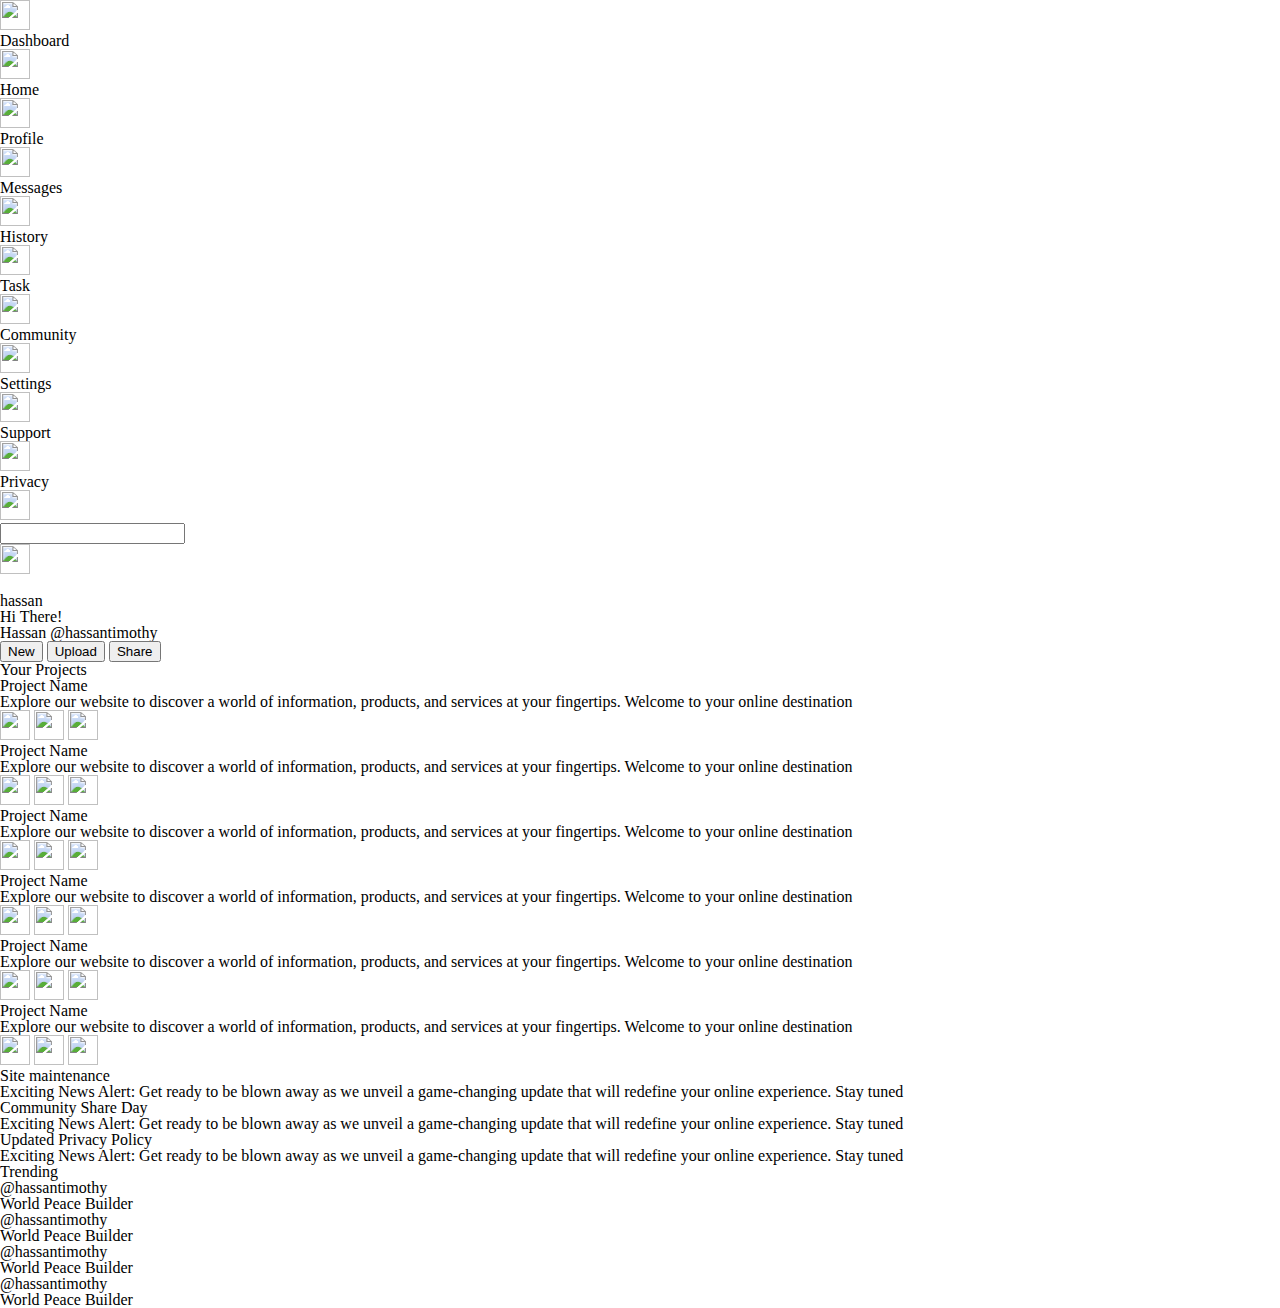
==== index.html @ 55f4aef4 "finished the html layout for the project" ====
<!DOCTYPE html>
<html lang="en">
<head>
    <meta charset="UTF-8">
    <meta name="viewport" content="width=device-width, initial-scale=1.0">
    <title>Document</title>
    <link rel="stylesheet" href="reset.css">
    <link rel="stylesheet" href="styles.css">

</head>
<body>

    <!-- app drawer -->
    <div class="drawer">
        <div class="dashboard menuItems"> 
            <img src="/home/hassan/The_Odin_Project_Admin/icons/view-dashboard.svg" alt="">
            <h1>Dashboard</h1>

        </div>
        <div class="menuItems"> 
            <img src="/home/hassan/The_Odin_Project_Admin/icons/home-circle-outline.svg" alt="">
            <h1>Home</h1>

        </div> <div class="menuItems"> 
            <img src="/home/hassan/The_Odin_Project_Admin/icons/card-account-details-outline.svg" alt="">
            <h1>Profile</h1>

        </div>
        <div class="menuItems"> 
            <img src="/home/hassan/The_Odin_Project_Admin/icons/message.svg" alt="">
            <h1>Messages</h1>

        </div>
        <div class="menuItems"> 
            <img src="/home/hassan/The_Odin_Project_Admin/icons/clock-outline.svg" alt="">
            <h1>History</h1>

        </div>
        <div class="menuItems"> 
            <img src="/home/hassan/The_Odin_Project_Admin/icons/account-multiple-plus.svg" alt="">
            <h1>Task</h1>

        </div>
        <div class="menuItems"> 
            <img src="/home/hassan/The_Odin_Project_Admin/icons/account-group.svg" alt="">
            <h1>Community</h1>

        </div>
        <div class="menuItems"> 
            <img src="/home/hassan/The_Odin_Project_Admin/icons/cog-box.svg" alt="">
            <h1>Settings</h1>

        </div>
        <div class="menuItems"> 
            <img src="/home/hassan/The_Odin_Project_Admin/icons/face-agent.svg" alt="">
            <h1>Support</h1>

        </div>
        <div class="menuItems"> 
            <img src="/home/hassan/The_Odin_Project_Admin/icons/shield-check-outline.svg" alt="">
            <h1>Privacy</h1>

        </div>
    </div>

    <!-- nav bar -->

    <div class="navbar">
        <!-- top section -->
        <div class="topnav">

            <!-- search icon --><!-- search bar -->

            <div class="search">
                <div class="menuItem">
                    <img src="/home/hassan/The_Odin_Project_Admin/icons/magnify.svg" alt="">
                </div>
                <input type="text" name="search" autocomplete="off">
            </div>
            <div class="account">
                <div class="menuIcone">
                    <img src="/home/hassan/The_Odin_Project_Admin/icons/bell-ring-outline.svg" alt="">
                </div>
                <div class="gh-avatar"></div>
                <!-- avatar from github -->
                <img src="" alt="">
                <!-- user nam -->
                <p class="name">hassan</p>

            </div>


        </div>


        <!-- bottom section -->
        <div class="bottom">
            <!-- profile detail -->
            <div class="profile">
                <div class="gh-avatar"></div>
                <div class="profile-name">
                    <p class="greeting"> Hi There!</p>
                    <p class="name">Hassan <span class="user-name">@hassantimothy</span></p>
                </div>
                <!-- Buttons section -->
                <div class="buttons">
                    <button class="btn">New</button>
                    <button class="btn">Upload</button>
                    <button class="btn">Share</button>
                </div>

            </div>
        </div>
     </div>

    <!-- main content -->
    <main class="content">
        <div class="project">
            <h3>Your Projects</h3>

            <!-- section for all the cards -->
            <div class="cards">
                <div class="card">
                    <h5 class="card-title">Project Name</h5>
                    <p class="card-text">Explore our website to discover a world of information, products, and services at your fingertips. Welcome to your online destination</p>
                    <div class="icones">
                        <img src="/home/hassan/The_Odin_Project_Admin/icons/star-plus-outline.svg" alt="">
                        <img src="/home/hassan/The_Odin_Project_Admin/icons/eye-plus-outline.svg" alt="">
                        <img src="/home/hassan/The_Odin_Project_Admin/icons/source-branch.svg" alt="">
                    </div>
                </div>
                <div class="card">
                    <h5 class="card-title">Project Name</h5>
                    <p class="card-text">Explore our website to discover a world of information, products, and services at your fingertips. Welcome to your online destination</p>
                    <div class="icones">
                        <img src="/home/hassan/The_Odin_Project_Admin/icons/star-plus-outline.svg" alt="">
                        <img src="/home/hassan/The_Odin_Project_Admin/icons/eye-plus-outline.svg" alt="">
                        <img src="/home/hassan/The_Odin_Project_Admin/icons/source-branch.svg" alt="">
                    </div>
                </div>
                <div class="card">
                    <h5 class="card-title">Project Name</h5>
                    <p class="card-text">Explore our website to discover a world of information, products, and services at your fingertips. Welcome to your online destination</p>
                    <div class="icones">
                        <img src="/home/hassan/The_Odin_Project_Admin/icons/star-plus-outline.svg" alt="">
                        <img src="/home/hassan/The_Odin_Project_Admin/icons/eye-plus-outline.svg" alt="">
                        <img src="/home/hassan/The_Odin_Project_Admin/icons/source-branch.svg" alt="">
                    </div>
                </div>
                <div class="card">
                    <h5 class="card-title">Project Name</h5>
                    <p class="card-text">Explore our website to discover a world of information, products, and services at your fingertips. Welcome to your online destination</p>
                    <div class="icones">
                        <img src="/home/hassan/The_Odin_Project_Admin/icons/star-plus-outline.svg" alt="">
                        <img src="/home/hassan/The_Odin_Project_Admin/icons/eye-plus-outline.svg" alt="">
                        <img src="/home/hassan/The_Odin_Project_Admin/icons/source-branch.svg" alt="">
                    </div>
                </div>
                <div class="card">
                    <h5 class="card-title">Project Name</h5>
                    <p class="card-text">Explore our website to discover a world of information, products, and services at your fingertips. Welcome to your online destination</p>
                    <div class="icones">
                        <img src="/home/hassan/The_Odin_Project_Admin/icons/star-plus-outline.svg" alt="">
                        <img src="/home/hassan/The_Odin_Project_Admin/icons/eye-plus-outline.svg" alt="">
                        <img src="/home/hassan/The_Odin_Project_Admin/icons/source-branch.svg" alt="">
                    </div>
                </div>
                <div class="card">
                    <h5 class="card-title">Project Name</h5>
                    <p class="card-text">Explore our website to discover a world of information, products, and services at your fingertips. Welcome to your online destination</p>
                    <div class="icones">
                        <img src="/home/hassan/The_Odin_Project_Admin/icons/star-plus-outline.svg" alt="">
                        <img src="/home/hassan/The_Odin_Project_Admin/icons/eye-plus-outline.svg" alt="">
                        <img src="/home/hassan/The_Odin_Project_Admin/icons/source-branch.svg" alt="">
                    </div>
                </div>
            </div>
        </div>
        <!-- side contenet -->

        <!-- announcements -->
        <div class="announcements">

            <!-- list of individual announcements  -->
            <ul>
                <li class="announcement">
                    <h5 class="card-title">Site maintenance</h5>
                    <p>Exciting News Alert: Get ready to be blown away as we unveil a game-changing update that will redefine your online experience. Stay tuned</p>
                </li>
                <li class="announcement">
                    <h5 class="card-title">Community Share Day</h5>
                    <p>Exciting News Alert: Get ready to be blown away as we unveil a game-changing update that will redefine your online experience. Stay tuned</p>
                </li>
                <li class="announcement">
                    <h5 class="card-title">Updated Privacy Policy</h5>
                    <p>Exciting News Alert: Get ready to be blown away as we unveil a game-changing update that will redefine your online experience. Stay tuned</p>
                </li>
            </ul>
        </div>


        <!-- Trending -->
        <div class="trending">
            <h3>Trending</h3>
            <ul class="card">
                <li class="trend-1">
                    <div class="gh-avatar2"></div>
                    <div class="account">
                        <p class="username">@hassantimothy</p>
                        <p class="name-card">World Peace Builder</p>
                    </div>
                </li><li class="trend-2">
                    <div class="gh-avatar3"></div>
                    <div class="account">
                        <p class="username">@hassantimothy</p>
                        <p class="name-card">World Peace Builder</p>
                    </div>
                </li>
                <li class="trend-3">
                    <div class="gh-avatar4"></div>
                    <div class="account">
                        <p class="username">@hassantimothy</p>
                        <p class="name-card">World Peace Builder</p>
                    </div>
                </li>
                <li class="trend-4">
                    <div class="gh-avatar5"></div>
                    <div class="account">
                        <p class="username">@hassantimothy</p>
                        <p class="name-card">World Peace Builder</p>
                    </div>
                </li>
            </ul>
        </div>


    </main>




</body>
</html>
---- styles.css ----
.menuItem img,
.menuItems img,
.menuIcone img, .icones img{
    width: 30px;
    height: 30px;
}
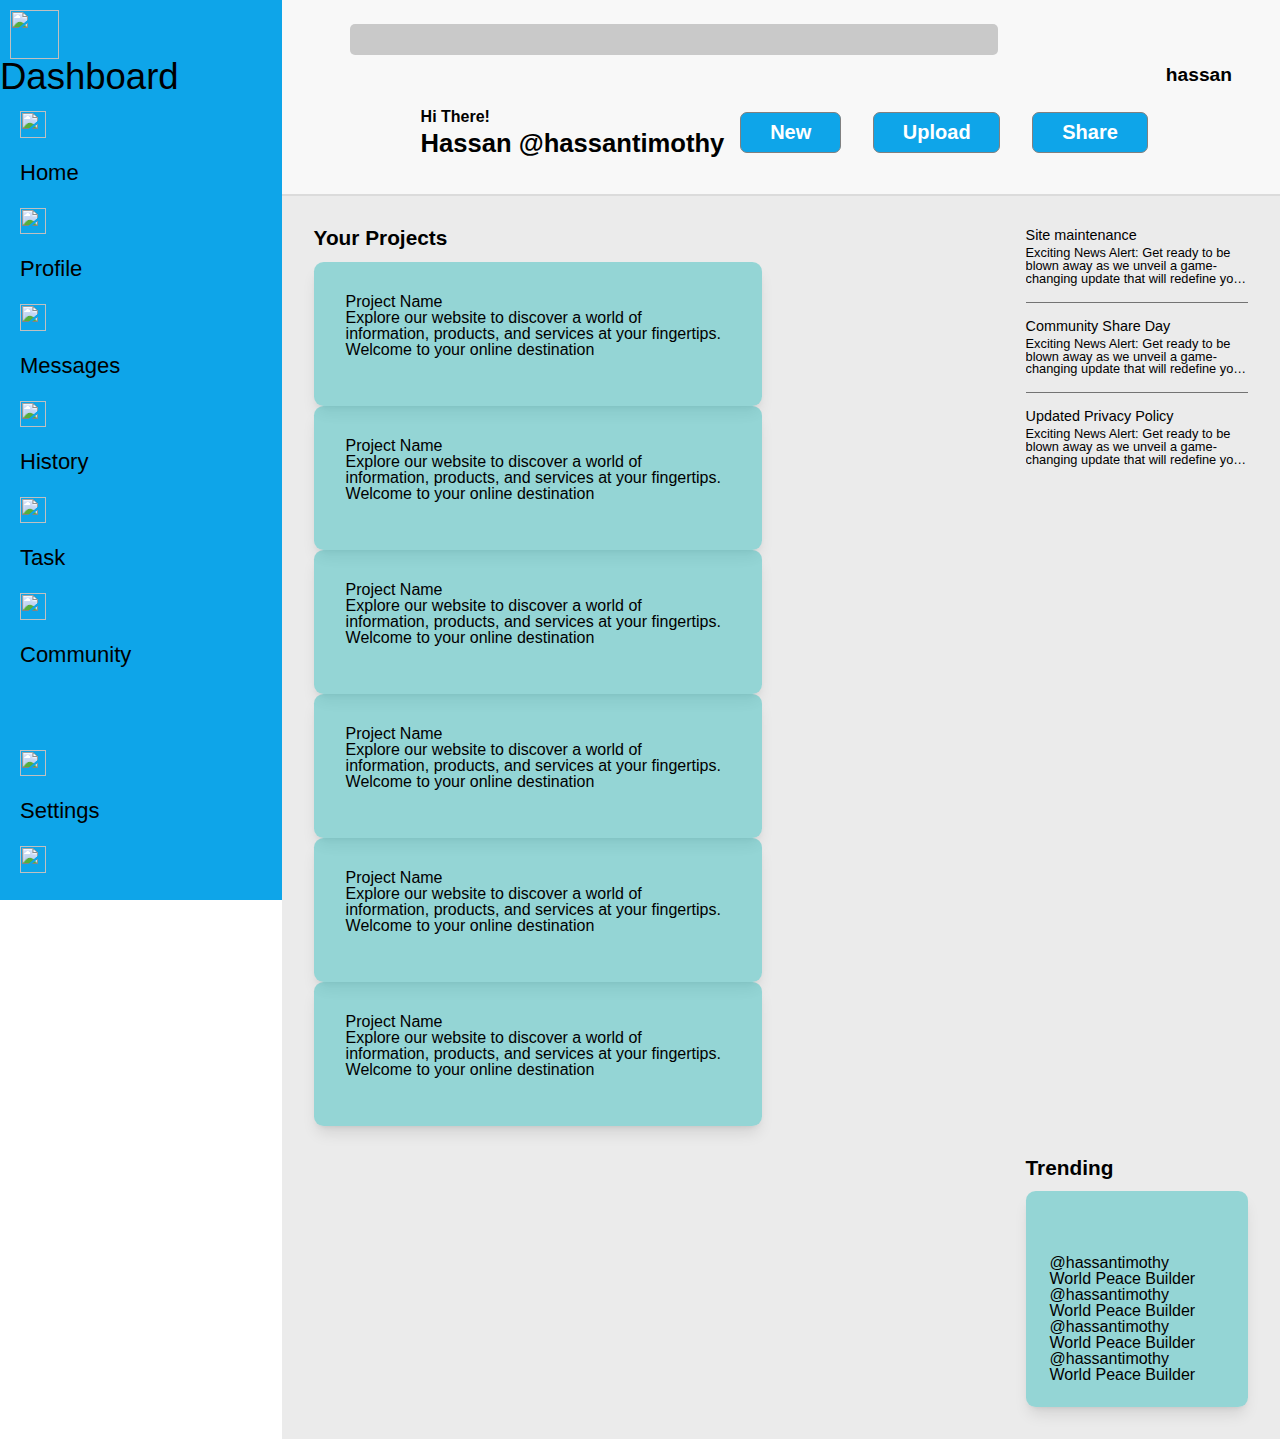
==== commit 5b251a94: "added some css styling" ====
--- a/index.html
+++ b/index.html
@@ -1,5 +1,8 @@
 <!DOCTYPE html>
 <html lang="en">
+    <link rel="preconnect" href="https://fonts.googleapis.com">
+<link rel="preconnect" href="https://fonts.gstatic.com" crossorigin>
+<link href="https://fonts.googleapis.com/css2?family=Ubuntu+Condensed&display=swap" rel="stylesheet">
 <head>
     <meta charset="UTF-8">
     <meta name="viewport" content="width=device-width, initial-scale=1.0">
--- a/styles.css
+++ b/styles.css
@@ -1,7 +1,364 @@
+:root {
+    font-size: 16px;
+    font-family: "Ubuntu Condensed", sans-serif;
+    --text-primary: black;
+    --text-secondary: white;
+    --bg-primary: #23232e;
+    --bg-secondary: #141418;
+    --transition-speed: 1s;
+    --drawer-color: #0ea5e9;
+    --drawer-width: clamp(210px, 22vw, 325px);
+    --nav-bg-1: #f8f8f8;
+    --nav-color-1: #c9c9c9;
+    --nav-color-2: #62daff6e;
+    --blue-1: #084c61;
+    --gh-avatar: url("https://github.com/hassantimothy.png");
+    --gh-avatar2: url("https://github.com/MeFerdi.png");
+    --gh-avatar3: url("https://github.com/INNOCENTMUSAKHI.png");
+    --gh-avatar4: url("https://github.com/Archybella.png");
+    --gh-avatar5: url("https://github.com/Sirtuns.png");
+    --content-gray: rgb(235, 235, 235);
+    --transition-notDrawer: margin-left 0.4s ease-in;
+    --transition-drawer: width 0.4s ease-in;
+  }
 
-.menuItem img,
-.menuItems img,
-.menuIcone img, .icones img{
-    width: 30px;
-    height: 30px;
-}+ 
+  
+  body {
+    width: 100vw;
+    height: 100vh;
+    display: grid;
+    grid-template-areas:
+      "drawer nav nav nav"
+      "drawer content content content";
+    grid-template-rows: 0.6fr 4fr;
+    grid-template-columns: 5rem 1fr 1fr 1fr;
+  }
+  .drawer {
+    background-color: var(--drawer-color);
+    width: 5rem;
+    position: fixed;
+    transition: var(--transition-drawer);
+    overflow: hidden;
+    height: 100vh;
+  }
+  
+  .drawer:hover {
+    width: var(--drawer-width);
+  }
+  
+  .menuItem > h1 {
+    display: none;
+    margin-left: 2rem;
+  }
+  
+  .drawer:hover > .menuItem > h1 {
+    display: flex;
+  }
+  
+  .drawer:hover ~ .navbar,
+  .drawer:hover ~ .content {
+    margin-left: calc(var(--drawer-width) - 5rem);
+  }
+  
+  .menuItem {
+    color: var(--text-secondary);
+    display: flex;
+    flex-direction: row;
+    align-items: center;
+    justify-content: flex-start;
+  }
+  .menuItem > * {
+    cursor: pointer;
+  }
+  
+  a {
+    text-decoration: none;
+  }
+  
+  .drawer > *:not(:first-child) > * {
+    padding: 1rem 0.5rem 0.5rem 1rem;
+    font-size: 22px;
+    padding-left: 20px;
+  }
+  .drawer > *:not(:first-child) > img {
+    width: calc(20px + 0.5vw);
+    height: calc(20px + 0.5vw);
+  }
+  
+  .drawer > div:nth-child(8) {
+    padding-top: 60px;
+  }
+  
+  .dashboard {
+    font-size: clamp(12px, calc(25px + 0.9vw), 50px);
+  }
+  .dashboard img {
+    display: flex;
+    align-items: center;
+    justify-content: flex-start;
+    width: calc(40px + 0.7vw);
+    height: calc(40px + 0.7vw);
+    padding-left: 10px;
+    padding-top: 10px;
+  }
+  /* Navbar Styling */
+  .navbar {
+    grid-area: nav;
+    transition: var(--transition-notDrawer);
+    background-color: var(--nav-bg-1);
+    padding: 1.5rem 3rem;
+    border-bottom: 2px solid rgb(219, 219, 219);
+    position: sticky;
+    top: 0;
+  }
+  
+  .topNav {
+    display: grid;
+    grid-template-columns: 1fr max-content;
+    margin-bottom: 2.5rem;
+  }
+  
+  .search {
+    display: flex;
+    align-items: center;
+    margin-right: auto;
+    width: 100%;
+  }
+  
+  .search > input {
+    display: inline-block;
+    border: 0;
+    background-color: var(--nav-color-1);
+    padding: 0.5rem 1.5rem;
+    outline-color: var(--blue-1);
+    margin-left: 1.25rem;
+    border-radius: 5px;
+    width: min(80%, 600px);
+    margin-right: 20px;
+  }
+  
+  .navbar .account {
+    display: flex;
+    justify-content: flex-end;
+    align-items: center;
+    font-size: 1.2rem;
+    font-weight: 800;
+  }
+  
+  .gh-avatar {
+    background: var(--gh-avatar) center center / cover no-repeat;
+    border-radius: 50%;
+  }
+  
+  .account .gh-avatar {
+    margin: 0 1rem 0 2.5rem;
+    height: 40px;
+    width: 40px;
+  }
+  
+  img {
+    cursor: pointer;
+  }
+  
+  .bottom {
+    display: flex;
+    justify-content: space-between;
+    align-items: center;
+  }
+  
+  .profile {
+    display: flex;
+    align-items: center;
+    gap: 1rem;
+  }
+  .profile .gh-avatar {
+    width: 75px;
+    height: 75px;
+  }
+  
+  .greeting {
+    font-weight: 800;
+    margin-bottom: 0.4rem;
+  }
+  .profile .name {
+    font-size: 1.6rem;
+    font-weight: 800;
+  }
+  .buttons {
+    display: flex;
+    justify-content: flex-end;
+    align-items: center;
+    gap: 2rem;
+  }
+  
+  .btn {
+    background-color: var(--drawer-color);
+    color: var(--text-secondary);
+    font-weight: 800;
+    padding: 0.5rem 1.8rem;
+    border-radius: 7px;
+    font-size: 20px;
+    border: 1px solid gray;
+    cursor: pointer;
+  }
+  
+  /* Main Content */
+  
+  .content {
+    grid-area: content;
+    transition: var(--transition-notDrawer);
+    background-color: var(--content-gray);
+    display: grid;
+    padding: 2rem;
+    grid-template-columns: 1fr auto;
+    grid-template-rows: min-content 1fr;
+    gap: 2rem;
+    grid-template-areas:
+      "projects announcements"
+      "projects trending";
+  }
+  
+  .content h3 {
+    font-size: 1.3rem;
+    font-weight: 600;
+    margin-bottom: 0.8rem;
+  }
+  
+  .card {
+    background-color: rgba(45, 187, 187, 0.459);
+    padding: 2rem;
+    border-radius: 0.6rem;
+    box-shadow: 0 10px 15px -3px rgb(0 0 0 / 0.1), 0 4px 6px -4px rgb(0 0 0 /0.1);
+    max-width: 30vw;
+  }
+  
+  .projects {
+    grid-area: projects;
+  }
+  
+  .projects .cards {
+    display: grid;
+    grid-template-columns: repeat(auto-fit, minmax(300px, 1fr));
+    grid-auto-rows: 250px;
+    gap: 2rem;
+    padding-bottom: 2rem;
+  }
+  
+  .projects .card {
+    background-color: var(--nav-color-2);
+    border-left: 10px solid rgb(255, 197, 91);
+    display: flex;
+    flex-direction: column;
+  }
+  .projects .card-title {
+    font-size: 1.5rem;
+    font-weight: 500;
+    margin-bottom: 0.2rem;
+  }
+  .projects .card-text {
+    display: -webkit-box;
+    -webkit-line-clamp: 5;
+    -webkit-box-orient: vertical;
+    overflow: hidden;
+  }
+  
+  .projects .icons {
+    margin-top: auto;
+    align-self: flex-end;
+    display: flex;
+    justify-content: flex-end;
+    gap: 1.4rem;
+    align-items: center;
+    padding-bottom: 5px;
+    padding-right: 5px;
+  }
+  
+  .announcements {
+    grid-area: announcements;
+  }
+  
+  .announcement {
+    width: 25ch;
+    padding: 1rem 0;
+  }
+  
+  .announcement:first-child {
+    padding-top: 0;
+  }
+  
+  .announcement:last-child {
+    padding-bottom: 0;
+  }
+  
+  .announcement h5 {
+    font-size: 0.9rem;
+    margin-bottom: 0.3rem;
+  }
+  
+  .announcement p {
+    font-size: 0.8rem;
+    display: -webkit-box;
+    -webkit-line-clamp: 3;
+    -webkit-box-orient: vertical;
+    overflow: hidden;
+  }
+  
+  .announcement + .announcement {
+    border-top: rgb(115, 115, 115) 1px solid;
+  }
+  
+  .trending {
+    grid-area: trending;
+  }
+  
+  .trending .card {
+    padding: 1.5rem;
+  }
+  
+  .trend {
+    display: flex;
+    align-items: center;
+    gap: 1rem;
+    cursor: pointer;
+  }
+  
+  .trend + .trend {
+    margin-top: 1.5rem;
+  }
+  .trend .account {
+    display: flex;
+    flex-direction: column;
+    align-items: flex-start;
+    font-size: 0.9rem;
+  }
+  
+  .trend .username {
+    font-weight: 500;
+    margin-bottom: 0.15rem;
+  }
+  
+  .trend-1 .gh-avatar2 {
+    background: var(--gh-avatar2) center center / cover no-repeat;
+    border-radius: 50%;
+    width: 40px;
+    height: 40px;
+  }
+  .trend-2 .gh-avatar {
+    background: var(--gh-avatar) center center / cover no-repeat;
+    border-radius: 50%;
+    width: 40px;
+    height: 40px;
+  }
+  .trend-3 .gh-avatar3 {
+    background: var(--gh-avatar3) center center / cover no-repeat;
+    border-radius: 50%;
+    width: 40px;
+    height: 40px;
+  }
+  .trend-4 .gh-avatar4 {
+    background: var(--gh-avatar4) center center / cover no-repeat;
+    border-radius: 50%;
+    width: 40px;
+    height: 40px;
+  }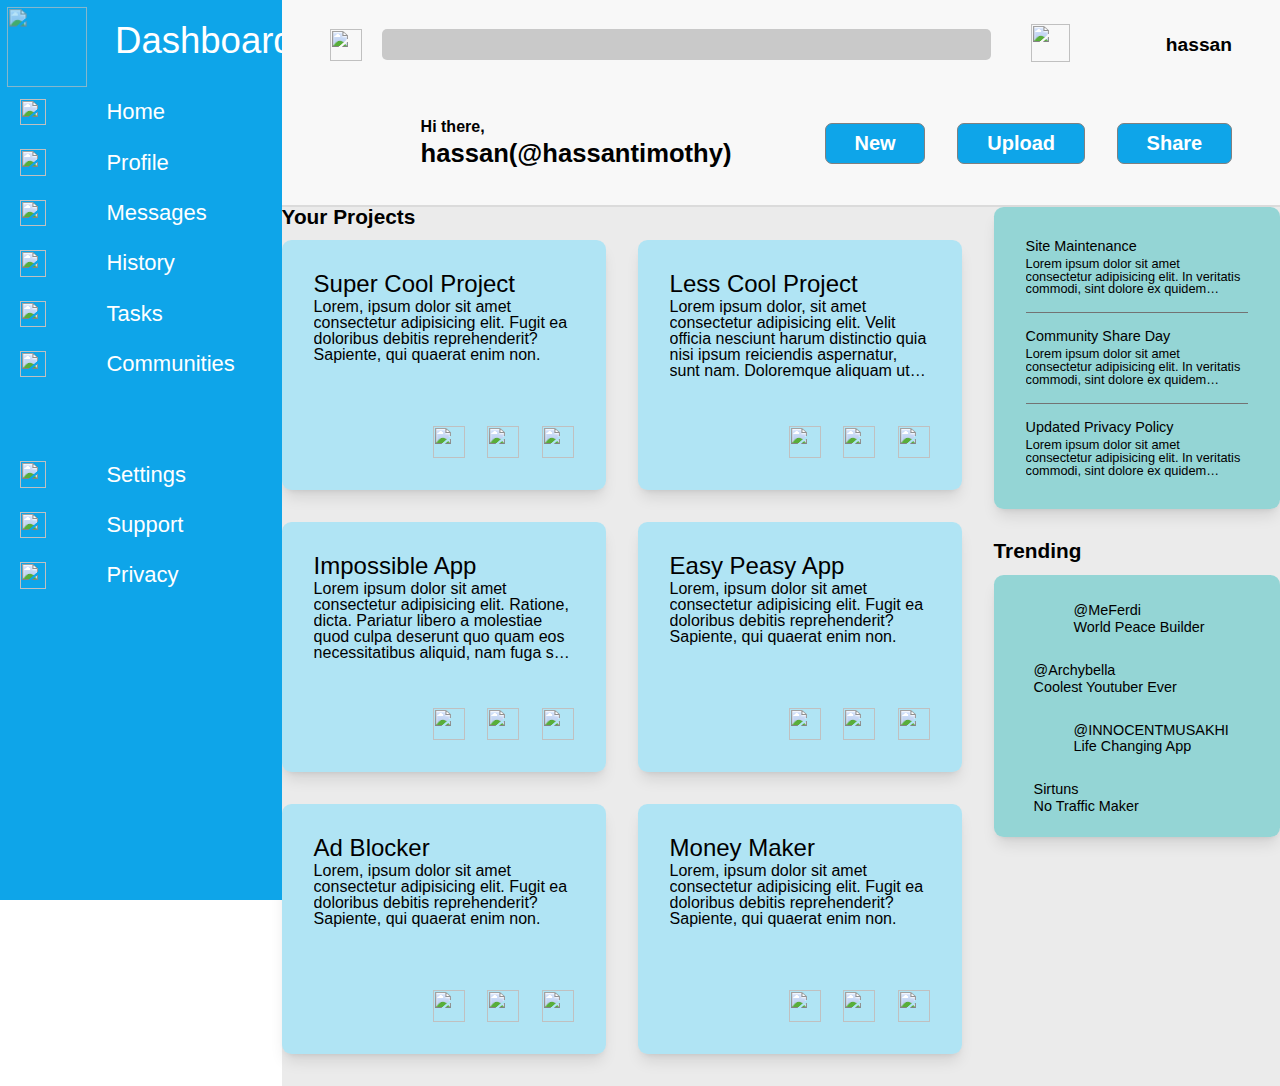
==== commit 05ac86f5: "more styling" ====
--- a/index.html
+++ b/index.html
@@ -1,246 +1,268 @@
 <!DOCTYPE html>
 <html lang="en">
-    <link rel="preconnect" href="https://fonts.googleapis.com">
-<link rel="preconnect" href="https://fonts.gstatic.com" crossorigin>
-<link href="https://fonts.googleapis.com/css2?family=Ubuntu+Condensed&display=swap" rel="stylesheet">
-<head>
-    <meta charset="UTF-8">
-    <meta name="viewport" content="width=device-width, initial-scale=1.0">
-    <title>Document</title>
-    <link rel="stylesheet" href="reset.css">
-    <link rel="stylesheet" href="styles.css">
-
-</head>
-<body>
-
-    <!-- app drawer -->
+  <head>
+    <meta charset="UTF-8" />
+    <meta http-equiv="X-UA-Compatible" content="IE=edge" />
+    <meta name="viewport" content="width=device-width, initial-scale=1.0" />
+    <title>Admin Page</title>
+    <link rel="preconnect" href="https://fonts.googleapis.com" />
+    <link rel="preconnect" href="https://fonts.gstatic.com" crossorigin />
+    <link
+      href="https://fonts.googleapis.com/css2?family=Ubuntu+Condensed&display=swap"
+      rel="stylesheet"
+    />
+    <link rel="stylesheet" href="reset.css" />
+    <link rel="stylesheet" href="styles.css" />
+  </head>
+  <body>
+    <!-- App Drawer -->
     <div class="drawer">
-        <div class="dashboard menuItems"> 
-            <img src="/home/hassan/The_Odin_Project_Admin/icons/view-dashboard.svg" alt="">
-            <h1>Dashboard</h1>
-
-        </div>
-        <div class="menuItems"> 
-            <img src="/home/hassan/The_Odin_Project_Admin/icons/home-circle-outline.svg" alt="">
-            <h1>Home</h1>
-
-        </div> <div class="menuItems"> 
-            <img src="/home/hassan/The_Odin_Project_Admin/icons/card-account-details-outline.svg" alt="">
-            <h1>Profile</h1>
-
-        </div>
-        <div class="menuItems"> 
-            <img src="/home/hassan/The_Odin_Project_Admin/icons/message.svg" alt="">
-            <h1>Messages</h1>
-
-        </div>
-        <div class="menuItems"> 
-            <img src="/home/hassan/The_Odin_Project_Admin/icons/clock-outline.svg" alt="">
-            <h1>History</h1>
-
-        </div>
-        <div class="menuItems"> 
-            <img src="/home/hassan/The_Odin_Project_Admin/icons/account-multiple-plus.svg" alt="">
-            <h1>Task</h1>
-
-        </div>
-        <div class="menuItems"> 
-            <img src="/home/hassan/The_Odin_Project_Admin/icons/account-group.svg" alt="">
-            <h1>Community</h1>
-
-        </div>
-        <div class="menuItems"> 
-            <img src="/home/hassan/The_Odin_Project_Admin/icons/cog-box.svg" alt="">
-            <h1>Settings</h1>
-
-        </div>
-        <div class="menuItems"> 
-            <img src="/home/hassan/The_Odin_Project_Admin/icons/face-agent.svg" alt="">
-            <h1>Support</h1>
-
-        </div>
-        <div class="menuItems"> 
-            <img src="/home/hassan/The_Odin_Project_Admin/icons/shield-check-outline.svg" alt="">
-            <h1>Privacy</h1>
-
-        </div>
+      <div class="dashboard menuItem">
+        <img src="/home/hassan/The_Odin_Project_Admin/icons/view-dashboard.svg" alt="" />
+        <h1>Dashboard</h1>
+      </div>
+      <div class="menuItem">
+        <img src="/home/hassan/The_Odin_Project_Admin/icons/home-circle-outline.svg" alt="" />
+        <h1>Home</h1>
+      </div>
+      <div class="menuItem">
+        <img src="/home/hassan/The_Odin_Project_Admin/icons/card-account-details-outline.svg" alt="" />
+        <h1>Profile</h1>
+      </div>
+      <div class="menuItem">
+        <img src="/home/hassan/The_Odin_Project_Admin/icons/message.svg" alt="" />
+        <h1>Messages</h1>
+      </div>
+      <div class="menuItem">
+        <img src="/home/hassan/The_Odin_Project_Admin/icons/clock-outline.svg" alt="" />
+        <h1>History</h1>
+      </div>
+      <div class="menuItem">
+        <img src="/home/hassan/The_Odin_Project_Admin/icons/note-multiple.svg" alt="" />
+        <h1>Tasks</h1>
+      </div>
+      <div class="menuItem">
+        <img src="/home/hassan/The_Odin_Project_Admin/icons/account-group.svg" alt="" />
+        <h1>Communities</h1>
+      </div>
+      <!-- Need extra spacing, so nth child -->
+      <div class="menuItem">
+        <img src="/home/hassan/The_Odin_Project_Admin/icons/cog-box.svg" alt="" />
+        <h1>Settings</h1>
+      </div>
+      <div class="menuItem">
+        <img src="/home/hassan/The_Odin_Project_Admin/icons/message-question-outline.svg" alt="" />
+        <h1>Support</h1>
+      </div>
+      <div class="menuItem">
+        <img src="/home/hassan/The_Odin_Project_Admin/icons/shield-check-outline.svg" alt="" />
+        <h1>Privacy</h1>
+      </div>
     </div>
 
-    <!-- nav bar -->
-
+    <!-- Navbar -->
     <div class="navbar">
-        <!-- top section -->
-        <div class="topnav">
-
-            <!-- search icon --><!-- search bar -->
-
-            <div class="search">
-                <div class="menuItem">
-                    <img src="/home/hassan/The_Odin_Project_Admin/icons/magnify.svg" alt="">
-                </div>
-                <input type="text" name="search" autocomplete="off">
-            </div>
-            <div class="account">
-                <div class="menuIcone">
-                    <img src="/home/hassan/The_Odin_Project_Admin/icons/bell-ring-outline.svg" alt="">
-                </div>
-                <div class="gh-avatar"></div>
-                <!-- avatar from github -->
-                <img src="" alt="">
-                <!-- user nam -->
-                <p class="name">hassan</p>
-
-            </div>
-
-
-        </div>
-
-
-        <!-- bottom section -->
-        <div class="bottom">
-            <!-- profile detail -->
-            <div class="profile">
-                <div class="gh-avatar"></div>
-                <div class="profile-name">
-                    <p class="greeting"> Hi There!</p>
-                    <p class="name">Hassan <span class="user-name">@hassantimothy</span></p>
-                </div>
-                <!-- Buttons section -->
-                <div class="buttons">
-                    <button class="btn">New</button>
-                    <button class="btn">Upload</button>
-                    <button class="btn">Share</button>
-                </div>
-
-            </div>
-        </div>
-     </div>
-
-    <!-- main content -->
+      <!-- Top Section -->
+      <div class="topNav">
+        <!-- Search icon and search bar -->
+        <div class="search">
+          <div class="menuItem">
+            <img src="/home/hassan/The_Odin_Project_Admin/icons/magnify.svg" alt="" />
+          </div>
+          <input type="text" name="search" autocomplete="off" />
+        </div>
+        <div class="account">
+          <div class="menuIcon">
+            <img src="/home/hassan/The_Odin_Project_Admin/icons/bell-ring-outline.svg" alt="" />
+          </div>
+          <!-- Avatar from Github -->
+          <div class="gh-avatar"></div>
+          <!-- Our username -->
+          <p class="name">hassan</p>
+        </div>
+      </div>
+
+      <!-- Bottom Section -->
+      <div class="bottom">
+        <!-- Profile details -->
+        <div class="profile">
+          <div class="gh-avatar"></div>
+          <div class="profile-name">
+            <p class="greeting">Hi there,</p>
+            <p class="name">hassan<span class="username">(@hassantimothy)</span></p>
+          </div>
+        </div>
+        <!-- Button section -->
+        <div class="buttons">
+          <button class="btn">New</button>
+          <button class="btn">Upload</button>
+          <button class="btn">Share</button>
+        </div>
+      </div>
+    </div>
+
+    <!-- Main Content -->
     <main class="content">
-        <div class="project">
-            <h3>Your Projects</h3>
-
-            <!-- section for all the cards -->
-            <div class="cards">
-                <div class="card">
-                    <h5 class="card-title">Project Name</h5>
-                    <p class="card-text">Explore our website to discover a world of information, products, and services at your fingertips. Welcome to your online destination</p>
-                    <div class="icones">
-                        <img src="/home/hassan/The_Odin_Project_Admin/icons/star-plus-outline.svg" alt="">
-                        <img src="/home/hassan/The_Odin_Project_Admin/icons/eye-plus-outline.svg" alt="">
-                        <img src="/home/hassan/The_Odin_Project_Admin/icons/source-branch.svg" alt="">
-                    </div>
-                </div>
-                <div class="card">
-                    <h5 class="card-title">Project Name</h5>
-                    <p class="card-text">Explore our website to discover a world of information, products, and services at your fingertips. Welcome to your online destination</p>
-                    <div class="icones">
-                        <img src="/home/hassan/The_Odin_Project_Admin/icons/star-plus-outline.svg" alt="">
-                        <img src="/home/hassan/The_Odin_Project_Admin/icons/eye-plus-outline.svg" alt="">
-                        <img src="/home/hassan/The_Odin_Project_Admin/icons/source-branch.svg" alt="">
-                    </div>
-                </div>
-                <div class="card">
-                    <h5 class="card-title">Project Name</h5>
-                    <p class="card-text">Explore our website to discover a world of information, products, and services at your fingertips. Welcome to your online destination</p>
-                    <div class="icones">
-                        <img src="/home/hassan/The_Odin_Project_Admin/icons/star-plus-outline.svg" alt="">
-                        <img src="/home/hassan/The_Odin_Project_Admin/icons/eye-plus-outline.svg" alt="">
-                        <img src="/home/hassan/The_Odin_Project_Admin/icons/source-branch.svg" alt="">
-                    </div>
-                </div>
-                <div class="card">
-                    <h5 class="card-title">Project Name</h5>
-                    <p class="card-text">Explore our website to discover a world of information, products, and services at your fingertips. Welcome to your online destination</p>
-                    <div class="icones">
-                        <img src="/home/hassan/The_Odin_Project_Admin/icons/star-plus-outline.svg" alt="">
-                        <img src="/home/hassan/The_Odin_Project_Admin/icons/eye-plus-outline.svg" alt="">
-                        <img src="/home/hassan/The_Odin_Project_Admin/icons/source-branch.svg" alt="">
-                    </div>
-                </div>
-                <div class="card">
-                    <h5 class="card-title">Project Name</h5>
-                    <p class="card-text">Explore our website to discover a world of information, products, and services at your fingertips. Welcome to your online destination</p>
-                    <div class="icones">
-                        <img src="/home/hassan/The_Odin_Project_Admin/icons/star-plus-outline.svg" alt="">
-                        <img src="/home/hassan/The_Odin_Project_Admin/icons/eye-plus-outline.svg" alt="">
-                        <img src="/home/hassan/The_Odin_Project_Admin/icons/source-branch.svg" alt="">
-                    </div>
-                </div>
-                <div class="card">
-                    <h5 class="card-title">Project Name</h5>
-                    <p class="card-text">Explore our website to discover a world of information, products, and services at your fingertips. Welcome to your online destination</p>
-                    <div class="icones">
-                        <img src="/home/hassan/The_Odin_Project_Admin/icons/star-plus-outline.svg" alt="">
-                        <img src="/home/hassan/The_Odin_Project_Admin/icons/eye-plus-outline.svg" alt="">
-                        <img src="/home/hassan/The_Odin_Project_Admin/icons/source-branch.svg" alt="">
-                    </div>
-                </div>
-            </div>
-        </div>
-        <!-- side contenet -->
-
-        <!-- announcements -->
-        <div class="announcements">
-
-            <!-- list of individual announcements  -->
-            <ul>
-                <li class="announcement">
-                    <h5 class="card-title">Site maintenance</h5>
-                    <p>Exciting News Alert: Get ready to be blown away as we unveil a game-changing update that will redefine your online experience. Stay tuned</p>
-                </li>
-                <li class="announcement">
-                    <h5 class="card-title">Community Share Day</h5>
-                    <p>Exciting News Alert: Get ready to be blown away as we unveil a game-changing update that will redefine your online experience. Stay tuned</p>
-                </li>
-                <li class="announcement">
-                    <h5 class="card-title">Updated Privacy Policy</h5>
-                    <p>Exciting News Alert: Get ready to be blown away as we unveil a game-changing update that will redefine your online experience. Stay tuned</p>
-                </li>
-            </ul>
-        </div>
-
-
-        <!-- Trending -->
-        <div class="trending">
-            <h3>Trending</h3>
-            <ul class="card">
-                <li class="trend-1">
-                    <div class="gh-avatar2"></div>
-                    <div class="account">
-                        <p class="username">@hassantimothy</p>
-                        <p class="name-card">World Peace Builder</p>
-                    </div>
-                </li><li class="trend-2">
-                    <div class="gh-avatar3"></div>
-                    <div class="account">
-                        <p class="username">@hassantimothy</p>
-                        <p class="name-card">World Peace Builder</p>
-                    </div>
-                </li>
-                <li class="trend-3">
-                    <div class="gh-avatar4"></div>
-                    <div class="account">
-                        <p class="username">@hassantimothy</p>
-                        <p class="name-card">World Peace Builder</p>
-                    </div>
-                </li>
-                <li class="trend-4">
-                    <div class="gh-avatar5"></div>
-                    <div class="account">
-                        <p class="username">@hassantimothy</p>
-                        <p class="name-card">World Peace Builder</p>
-                    </div>
-                </li>
-            </ul>
-        </div>
-
-
+      <div class="projects">
+        <h3>Your Projects</h3>
+
+        <!-- Section for all project cards -->
+        <div class="cards">
+          <!-- Each individual card, we need 6 cards -->
+          <div class="card">
+            <h5 class="card-title">Super Cool Project</h5>
+            <p class="card-text">
+              Lorem, ipsum dolor sit amet consectetur adipisicing elit. Fugit ea
+              doloribus debitis reprehenderit? Sapiente, qui quaerat enim non.
+            </p>
+            <div class="icons">
+              <img src="/home/hassan/The_Odin_Project_Admin/icons/star-plus-outline.svg" alt="" />
+              <img src="/home/hassan/The_Odin_Project_Admin/icons/eye-plus-outline.svg" alt="" />
+              <img src="/home/hassan/The_Odin_Project_Admin/icons/source-branch.svg" alt="" />
+            </div>
+          </div>
+          <!-- Each individual card, we need 6 cards -->
+          <div class="card">
+            <h5 class="card-title">Less Cool Project</h5>
+            <p class="card-text">
+              Lorem ipsum dolor, sit amet consectetur adipisicing elit. Velit
+              officia nesciunt harum distinctio quia nisi ipsum reiciendis
+              aspernatur, sunt nam. Doloremque aliquam ut culpa harum non rem
+              in, cumque vitae!
+            </p>
+            <div class="icons">
+              <img src="/home/hassan/The_Odin_Project_Admin/icons/star-plus-outline.svg" alt="" />
+              <img src="/home/hassan/The_Odin_Project_Admin/icons/eye-plus-outline.svg" alt="" />
+              <img src="/home/hassan/The_Odin_Project_Admin/icons/source-branch.svg" alt="" />
+            </div>
+          </div>
+          <!-- Each individual card, we need 6 cards -->
+          <div class="card">
+            <h5 class="card-title">Impossible App</h5>
+            <p class="card-text">
+              Lorem ipsum dolor sit amet consectetur adipisicing elit. Ratione,
+              dicta. Pariatur libero a molestiae quod culpa deserunt quo quam
+              eos necessitatibus aliquid, nam fuga sed itaque magnam delectus ex
+              animi?
+            </p>
+            <div class="icons">
+              <img src="/home/hassan/The_Odin_Project_Admin/icons/star-plus-outline.svg" alt="" />
+              <img src="/home/hassan/The_Odin_Project_Admin/icons/eye-plus-outline.svg" alt="" />
+              <img src="/home/hassan/The_Odin_Project_Admin/icons/source-branch.svg" alt="" />
+            </div>
+          </div>
+          <!-- Each individual card, we need 6 cards -->
+          <div class="card">
+            <h5 class="card-title">Easy Peasy App</h5>
+            <p class="card-text">
+              Lorem, ipsum dolor sit amet consectetur adipisicing elit. Fugit ea
+              doloribus debitis reprehenderit? Sapiente, qui quaerat enim non.
+            </p>
+            <div class="icons">
+              <img src="/home/hassan/The_Odin_Project_Admin/icons/star-plus-outline.svg" alt="" />
+              <img src="/home/hassan/The_Odin_Project_Admin/icons/eye-plus-outline.svg" alt="" />
+              <img src="/home/hassan/The_Odin_Project_Admin/icons/source-branch.svg" alt="" />
+            </div>
+          </div>
+          <!-- Each individual card, we need 6 cards -->
+          <div class="card">
+            <h5 class="card-title">Ad Blocker</h5>
+            <p class="card-text">
+              Lorem, ipsum dolor sit amet consectetur adipisicing elit. Fugit ea
+              doloribus debitis reprehenderit? Sapiente, qui quaerat enim non.
+            </p>
+            <div class="icons">
+              <img src="/home/hassan/The_Odin_Project_Admin/icons/star-plus-outline.svg" alt="" />
+              <img src="/home/hassan/The_Odin_Project_Admin/icons/eye-plus-outline.svg" alt="" />
+              <img src="/home/hassan/The_Odin_Project_Admin/icons/source-branch.svg" alt="" />
+            </div>
+          </div>
+          <!-- Each individual card, we need 6 cards -->
+          <div class="card">
+            <h5 class="card-title">Money Maker</h5>
+            <p class="card-text">
+              Lorem, ipsum dolor sit amet consectetur adipisicing elit. Fugit ea
+              doloribus debitis reprehenderit? Sapiente, qui quaerat enim non.
+            </p>
+            <div class="icons">
+              <img src="/home/hassan/The_Odin_Project_Admin/icons/star-plus-outline.svg" alt="" />
+              <img src="/home/hassan/The_Odin_Project_Admin/icons/eye-plus-outline.svg" alt="" />
+              <img src="/home/hassan/The_Odin_Project_Admin/icons/source-branch.svg" alt="" />
+            </div>
+          </div>
+        </div>
+      </div>
+      <!-- Side content - Announcements and trending-->
+
+      <!-- Announcements -->
+      <div class="announcements">
+        <ul class="card">
+          <!-- List of individual announcements -->
+          <li class="announcement">
+            <h5 class="card-title">Site Maintenance</h5>
+            <p class="card-text">
+              Lorem ipsum dolor sit amet consectetur adipisicing elit. In
+              veritatis commodi, sint dolore ex quidem mollitia dignissimos
+              omnis odio aliquam atque repudiandae quo ducimus rerum accusantium
+              voluptatem ab suscipit quis.
+            </p>
+          </li>
+          <li class="announcement">
+            <h5 class="card-title">Community Share Day</h5>
+            <p class="card-text">
+              Lorem ipsum dolor sit amet consectetur adipisicing elit. In
+              veritatis commodi, sint dolore ex quidem mollitia dignissimos
+              omnis odio aliquam atque repudiandae quo ducimus rerum accusantium
+              voluptatem ab suscipit quis.
+            </p>
+          </li>
+          <li class="announcement">
+            <h5 class="card-title">Updated Privacy Policy</h5>
+            <p class="card-text">
+              Lorem ipsum dolor sit amet consectetur adipisicing elit. In
+              veritatis commodi, sint dolore ex quidem mollitia dignissimos
+              omnis odio aliquam atque repudiandae quo ducimus rerum accusantium
+              voluptatem ab suscipit quis.
+            </p>
+          </li>
+        </ul>
+      </div>
+
+      <!-- Trending Section -->
+      <div class="trending">
+        <h3>Trending</h3>
+        <ul class="card">
+          <!-- List of all trending people -->
+          <li class="trend trend-1">
+            <div class="gh-avatar2"></div>
+            <div class="account">
+              <p class="username">@MeFerdi</p>
+              <p class="name card-text">World Peace Builder</p>
+            </div>
+          </li>
+          <li class="trend trend-2">
+            <div class="gh-avatar4"></div>
+            <div class="account">
+              <p class="username">@Archybella</p>
+              <p class="name card-text">Coolest Youtuber Ever</p>
+            </div>
+          </li>
+          <li class="trend trend-3">
+            <div class="gh-avatar3"></div>
+            <div class="account">
+              <p class="username">@INNOCENTMUSAKHI</p>
+              <p class="name card-text">Life Changing App</p>
+            </div>
+          </li>
+          <li class="trend trend-4">
+            <div class="gh-avatar"></div>
+            <div class="account">
+              <p class="username">Sirtuns</p>
+              <p class="name card-text">No Traffic Maker</p>
+            </div>
+          </li>
+        </ul>
+      </div>
     </main>
-
-
-
-
-</body>
-</html>+  </body>
+</html>
--- a/styles.css
+++ b/styles.css
@@ -1,364 +1,385 @@
 :root {
-    font-size: 16px;
-    font-family: "Ubuntu Condensed", sans-serif;
-    --text-primary: black;
-    --text-secondary: white;
-    --bg-primary: #23232e;
-    --bg-secondary: #141418;
-    --transition-speed: 1s;
-    --drawer-color: #0ea5e9;
-    --drawer-width: clamp(210px, 22vw, 325px);
-    --nav-bg-1: #f8f8f8;
-    --nav-color-1: #c9c9c9;
-    --nav-color-2: #62daff6e;
-    --blue-1: #084c61;
-    --gh-avatar: url("https://github.com/hassantimothy.png");
-    --gh-avatar2: url("https://github.com/MeFerdi.png");
-    --gh-avatar3: url("https://github.com/INNOCENTMUSAKHI.png");
-    --gh-avatar4: url("https://github.com/Archybella.png");
-    --gh-avatar5: url("https://github.com/Sirtuns.png");
-    --content-gray: rgb(235, 235, 235);
-    --transition-notDrawer: margin-left 0.4s ease-in;
-    --transition-drawer: width 0.4s ease-in;
-  }
-
- 
+  font-size: 16px;
+  font-family: "Ubuntu Condensed", sans-serif;
+  --text-primary: black;
+  --text-secondary: white;
+  --bg-primary: #23232e;
+  --bg-secondary: #141418;
+  --transition-speed: 1s;
+  --drawer-color: #0ea5e9;
+  --drawer-width: clamp(210px, 22vw, 325px);
+  --nav-bg-1: #f8f8f8;
+  --nav-color-1: #c9c9c9;
+  --nav-color-2: #62daff6e;
+  --blue-1: #084c61;
+  --gh-avatar: url("https://github.com/hassantimothy.png");
+  --gh-avatar2: url("https://github.com/MeFerdi.png");
+  --gh-avatar3: url("https://github.com/INNOCENTMUSAKHI.png");
+  --gh-avatar4: url("https://github.com/Archybella.png");
+  --gh-avatar5: url("https://github.com/Sirtuns.png");
+  --content-gray: rgb(235, 235, 235);
+  --transition-notDrawer: margin-left 0.4s ease-in;
+  --transition-drawer: width 0.4s ease-in;
+}
+
+
+
+body {
+  width: 100vw;
+  height: 100vh;
+  display: grid;
+  grid-template-areas:
+    "drawer nav nav nav"
+    "drawer content content content";
+  grid-template-rows: 0.6fr 4fr;
+  grid-template-columns: 5rem 1fr 1fr 1fr;
+}
+.drawer {
+  background-color: var(--drawer-color);
+  width: 5rem;
+  position: fixed;
+  transition: var(--transition-drawer);
+  overflow: hidden;
+  height: 100vh;
+}
+
+.drawer:hover {
+  width: var(--drawer-width);
+}
+
+.menuItem > h1 {
+  display: none;
+  margin-left: 2rem;
+}
+
+.drawer:hover > .menuItem > h1 {
+  display: flex;
+}
+
+.drawer:hover ~ .navbar,
+.drawer:hover ~ .content {
+  margin-left: calc(var(--drawer-width) - 5rem);
+}
+
+.menuItem {
+  color: var(--text-secondary);
+  display: flex;
+  flex-direction: row;
+  align-items: center;
+  justify-content: flex-start;
+}
+.menuItem > * {
+  cursor: pointer;
+}
+
+a {
+  text-decoration: none;
+}
+
+.drawer > *:not(:first-child) > * {
+  padding: 1rem 0.5rem 0.5rem 1rem;
+  font-size: 22px;
+  padding-left: 20px;
+}
+.drawer > *:not(:first-child) > img {
+  width: calc(20px + 0.5vw);
+  height: calc(20px + 0.5vw);
+}
+
+.drawer > div:nth-child(8) {
+  padding-top: 60px;
+}
+
+.dashboard {
+  font-size: clamp(12px, calc(25px + 0.9vw), 50px);
+}
+.dashboard img {
+  display: flex;
+  align-items: center;
+  justify-content: flex-start;
+  width: calc(40px + 0.7vw);
+  height: calc(40px + 0.7vw);
+  padding-left: 10px;
+  padding-top: 10px;
+}
+/* Navbar Styling */
+.navbar {
+  grid-area: nav;
+  transition: var(--transition-notDrawer);
+  background-color: var(--nav-bg-1);
+  padding: 1.5rem 3rem;
+  border-bottom: 2px solid rgb(219, 219, 219);
+  position: sticky;
+  top: 0;
+}
+
+.topNav {
+  display: grid;
+  grid-template-columns: 1fr max-content;
+  margin-bottom: 2.5rem;
+}
+
+.search {
+  display: flex;
+  align-items: center;
+  margin-right: auto;
+  width: 100%;
+}
+
+.search > input {
+  display: inline-block;
+  border: 0;
+  background-color: var(--nav-color-1);
+  padding: 0.5rem 1.5rem;
+  outline-color: var(--blue-1);
+  margin-left: 1.25rem;
+  border-radius: 5px;
+  width: min(80%, 600px);
+  margin-right: 20px;
+}
+
+.navbar .account {
+  display: flex;
+  justify-content: flex-end;
+  align-items: center;
+  font-size: 1.2rem;
+  font-weight: 800;
+}
+
+.gh-avatar {
+  background: var(--gh-avatar) center center / cover no-repeat;
+  border-radius: 50%;
+}
+
+.account .gh-avatar {
+  margin: 0 1rem 0 2.5rem;
+  height: 40px;
+  width: 40px;
+}
+
+img {
+  cursor: pointer;
+}
+
+.bottom {
+  display: flex;
+  justify-content: space-between;
+  align-items: center;
+}
+
+.profile {
+  display: flex;
+  align-items: center;
+  gap: 1rem;
+}
+.profile .gh-avatar {
+  width: 75px;
+  height: 75px;
+}
+
+.greeting {
+  font-weight: 800;
+  margin-bottom: 0.4rem;
+}
+.profile .name {
+  font-size: 1.6rem;
+  font-weight: 800;
+}
+.buttons {
+  display: flex;
+  justify-content: flex-end;
+  align-items: center;
+  gap: 2rem;
+}
+
+.btn {
+  background-color: var(--drawer-color);
+  color: var(--text-secondary);
+  font-weight: 800;
+  padding: 0.5rem 1.8rem;
+  border-radius: 7px;
+  font-size: 20px;
+  border: 1px solid gray;
+  cursor: pointer;
+}
+
+.btn:hover{
+  background-color: #084c61;
+  color: #ffffff;
+  box-shadow: 0 0 5px rgba(0, 0, 0, 0.2);
   
-  body {
-    width: 100vw;
-    height: 100vh;
-    display: grid;
-    grid-template-areas:
-      "drawer nav nav nav"
-      "drawer content content content";
-    grid-template-rows: 0.6fr 4fr;
-    grid-template-columns: 5rem 1fr 1fr 1fr;
-  }
-  .drawer {
-    background-color: var(--drawer-color);
-    width: 5rem;
-    position: fixed;
-    transition: var(--transition-drawer);
-    overflow: hidden;
-    height: 100vh;
-  }
-  
-  .drawer:hover {
-    width: var(--drawer-width);
-  }
-  
-  .menuItem > h1 {
-    display: none;
-    margin-left: 2rem;
-  }
-  
-  .drawer:hover > .menuItem > h1 {
-    display: flex;
-  }
-  
-  .drawer:hover ~ .navbar,
-  .drawer:hover ~ .content {
-    margin-left: calc(var(--drawer-width) - 5rem);
-  }
-  
-  .menuItem {
-    color: var(--text-secondary);
-    display: flex;
-    flex-direction: row;
-    align-items: center;
-    justify-content: flex-start;
-  }
-  .menuItem > * {
-    cursor: pointer;
-  }
-  
-  a {
-    text-decoration: none;
-  }
-  
-  .drawer > *:not(:first-child) > * {
-    padding: 1rem 0.5rem 0.5rem 1rem;
-    font-size: 22px;
-    padding-left: 20px;
-  }
-  .drawer > *:not(:first-child) > img {
-    width: calc(20px + 0.5vw);
-    height: calc(20px + 0.5vw);
-  }
-  
-  .drawer > div:nth-child(8) {
-    padding-top: 60px;
-  }
-  
-  .dashboard {
-    font-size: clamp(12px, calc(25px + 0.9vw), 50px);
-  }
-  .dashboard img {
-    display: flex;
-    align-items: center;
-    justify-content: flex-start;
-    width: calc(40px + 0.7vw);
-    height: calc(40px + 0.7vw);
-    padding-left: 10px;
-    padding-top: 10px;
-  }
-  /* Navbar Styling */
-  .navbar {
-    grid-area: nav;
-    transition: var(--transition-notDrawer);
-    background-color: var(--nav-bg-1);
-    padding: 1.5rem 3rem;
-    border-bottom: 2px solid rgb(219, 219, 219);
-    position: sticky;
-    top: 0;
-  }
-  
-  .topNav {
-    display: grid;
-    grid-template-columns: 1fr max-content;
-    margin-bottom: 2.5rem;
-  }
-  
-  .search {
-    display: flex;
-    align-items: center;
-    margin-right: auto;
-    width: 100%;
-  }
-  
-  .search > input {
-    display: inline-block;
-    border: 0;
-    background-color: var(--nav-color-1);
-    padding: 0.5rem 1.5rem;
-    outline-color: var(--blue-1);
-    margin-left: 1.25rem;
-    border-radius: 5px;
-    width: min(80%, 600px);
-    margin-right: 20px;
-  }
-  
-  .navbar .account {
-    display: flex;
-    justify-content: flex-end;
-    align-items: center;
-    font-size: 1.2rem;
-    font-weight: 800;
-  }
-  
-  .gh-avatar {
-    background: var(--gh-avatar) center center / cover no-repeat;
-    border-radius: 50%;
-  }
-  
-  .account .gh-avatar {
-    margin: 0 1rem 0 2.5rem;
-    height: 40px;
-    width: 40px;
-  }
-  
-  img {
-    cursor: pointer;
-  }
-  
-  .bottom {
-    display: flex;
-    justify-content: space-between;
-    align-items: center;
-  }
-  
-  .profile {
-    display: flex;
-    align-items: center;
-    gap: 1rem;
-  }
-  .profile .gh-avatar {
-    width: 75px;
-    height: 75px;
-  }
-  
-  .greeting {
-    font-weight: 800;
-    margin-bottom: 0.4rem;
-  }
-  .profile .name {
-    font-size: 1.6rem;
-    font-weight: 800;
-  }
-  .buttons {
-    display: flex;
-    justify-content: flex-end;
-    align-items: center;
-    gap: 2rem;
-  }
-  
-  .btn {
-    background-color: var(--drawer-color);
-    color: var(--text-secondary);
-    font-weight: 800;
-    padding: 0.5rem 1.8rem;
-    border-radius: 7px;
-    font-size: 20px;
-    border: 1px solid gray;
-    cursor: pointer;
-  }
-  
-  /* Main Content */
-  
-  .content {
-    grid-area: content;
-    transition: var(--transition-notDrawer);
-    background-color: var(--content-gray);
-    display: grid;
-    padding: 2rem;
-    grid-template-columns: 1fr auto;
-    grid-template-rows: min-content 1fr;
-    gap: 2rem;
-    grid-template-areas:
-      "projects announcements"
-      "projects trending";
-  }
-  
-  .content h3 {
-    font-size: 1.3rem;
-    font-weight: 600;
-    margin-bottom: 0.8rem;
-  }
-  
-  .card {
-    background-color: rgba(45, 187, 187, 0.459);
-    padding: 2rem;
-    border-radius: 0.6rem;
-    box-shadow: 0 10px 15px -3px rgb(0 0 0 / 0.1), 0 4px 6px -4px rgb(0 0 0 /0.1);
-    max-width: 30vw;
-  }
-  
-  .projects {
-    grid-area: projects;
-  }
-  
-  .projects .cards {
-    display: grid;
-    grid-template-columns: repeat(auto-fit, minmax(300px, 1fr));
-    grid-auto-rows: 250px;
-    gap: 2rem;
-    padding-bottom: 2rem;
-  }
-  
-  .projects .card {
-    background-color: var(--nav-color-2);
-    border-left: 10px solid rgb(255, 197, 91);
-    display: flex;
-    flex-direction: column;
-  }
-  .projects .card-title {
-    font-size: 1.5rem;
-    font-weight: 500;
-    margin-bottom: 0.2rem;
-  }
-  .projects .card-text {
-    display: -webkit-box;
-    -webkit-line-clamp: 5;
-    -webkit-box-orient: vertical;
-    overflow: hidden;
-  }
-  
-  .projects .icons {
-    margin-top: auto;
-    align-self: flex-end;
-    display: flex;
-    justify-content: flex-end;
-    gap: 1.4rem;
-    align-items: center;
-    padding-bottom: 5px;
-    padding-right: 5px;
-  }
-  
-  .announcements {
-    grid-area: announcements;
-  }
-  
-  .announcement {
-    width: 25ch;
-    padding: 1rem 0;
-  }
-  
-  .announcement:first-child {
-    padding-top: 0;
-  }
-  
-  .announcement:last-child {
-    padding-bottom: 0;
-  }
-  
-  .announcement h5 {
-    font-size: 0.9rem;
-    margin-bottom: 0.3rem;
-  }
-  
-  .announcement p {
-    font-size: 0.8rem;
-    display: -webkit-box;
-    -webkit-line-clamp: 3;
-    -webkit-box-orient: vertical;
-    overflow: hidden;
-  }
-  
-  .announcement + .announcement {
-    border-top: rgb(115, 115, 115) 1px solid;
-  }
-  
-  .trending {
-    grid-area: trending;
-  }
-  
-  .trending .card {
-    padding: 1.5rem;
-  }
-  
-  .trend {
-    display: flex;
-    align-items: center;
-    gap: 1rem;
-    cursor: pointer;
-  }
-  
-  .trend + .trend {
-    margin-top: 1.5rem;
-  }
-  .trend .account {
-    display: flex;
-    flex-direction: column;
-    align-items: flex-start;
-    font-size: 0.9rem;
-  }
-  
-  .trend .username {
-    font-weight: 500;
-    margin-bottom: 0.15rem;
-  }
-  
-  .trend-1 .gh-avatar2 {
-    background: var(--gh-avatar2) center center / cover no-repeat;
-    border-radius: 50%;
-    width: 40px;
-    height: 40px;
-  }
-  .trend-2 .gh-avatar {
-    background: var(--gh-avatar) center center / cover no-repeat;
-    border-radius: 50%;
-    width: 40px;
-    height: 40px;
-  }
-  .trend-3 .gh-avatar3 {
-    background: var(--gh-avatar3) center center / cover no-repeat;
-    border-radius: 50%;
-    width: 40px;
-    height: 40px;
-  }
-  .trend-4 .gh-avatar4 {
-    background: var(--gh-avatar4) center center / cover no-repeat;
-    border-radius: 50%;
-    width: 40px;
-    height: 40px;
-  }+}
+
+/* Main Content */
+
+.content {
+  grid-area: content;
+  transition: var(--transition-notDrawer);
+  background-color: var(--content-gray);
+  display: grid;
+  /* padding: 1rem; */
+  grid-template-columns: 1fr auto;
+  grid-template-rows: min-content 1fr;
+  gap: 2rem;
+  grid-template-areas:
+    "projects announcements"
+    "projects trending";
+}
+
+.content h3 {
+  font-size: 1.3rem;
+  font-weight: 600;
+  margin-bottom: 0.8rem;
+}
+
+.card {
+  background-color: rgba(45, 187, 187, 0.459);
+  padding: 2rem;
+  border-radius: 0.6rem;
+  box-shadow: 0 10px 15px -3px rgb(0 0 0 / 0.1), 0 4px 6px -4px rgb(0 0 0 /0.1);
+  max-width: 30vw;
+}
+
+.projects {
+  grid-area: projects;
+}
+
+.projects .cards {
+  display: grid;
+  grid-template-columns: repeat(auto-fit, minmax(300px, 1fr));
+  grid-auto-rows: 250px;
+  gap: 2rem;
+  padding-bottom: 2rem;
+}
+
+.projects .card {
+  background-color: var(--nav-color-2);
+  display: flex;
+  flex-direction: column;
+}
+.projects .card-title {
+  font-size: 1.5rem;
+  font-weight: 500;
+  margin-bottom: 0.2rem;
+}
+.projects .card-text {
+  display: -webkit-box;
+  -webkit-line-clamp: 5;
+  -webkit-box-orient: vertical;
+  overflow: hidden;
+}
+
+.projects .icons {
+  margin-top: auto;
+  align-self: flex-end;
+  display: flex;
+  justify-content: flex-end;
+  gap: 1.4rem;
+  align-items: center;
+  padding-bottom: 0px;
+  padding-right: 0px;
+}
+
+.announcements {
+  grid-area: announcements;
+}
+
+.announcement {
+  width: 25ch;
+  padding: 1rem 0;
+}
+
+.announcement:first-child {
+  padding-top: 0;
+}
+
+.announcement:last-child {
+  padding-bottom: 0;
+}
+
+.announcement h5 {
+  font-size: 0.9rem;
+  margin-bottom: 0.3rem;
+}
+
+.announcement p {
+  font-size: 0.8rem;
+  display: -webkit-box;
+  -webkit-line-clamp: 3;
+  -webkit-box-orient: vertical;
+  overflow: hidden;
+}
+
+.announcement + .announcement {
+  border-top: rgb(115, 115, 115) 1px solid;
+}
+
+.trending {
+  grid-area: trending;
+}
+
+.trending .card {
+  padding: 1.5rem;
+}
+
+.trend {
+  display: flex;
+  align-items: center;
+  gap: 1rem;
+  cursor: pointer;
+}
+
+.trend + .trend {
+  margin-top: 1.5rem;
+}
+.trend .account {
+  display: flex;
+  flex-direction: column;
+  align-items: flex-start;
+  font-size: 0.9rem;
+}
+
+.trend .username {
+  font-weight: 500;
+  margin-bottom: 0.15rem;
+}
+
+.trend-1 .gh-avatar2 {
+  background: var(--gh-avatar2) center center / cover no-repeat;
+  border-radius: 50%;
+  width: 40px;
+  height: 40px;
+}
+.trend-2 .gh-avatar {
+  background: var(--gh-avatar) center center / cover no-repeat;
+  border-radius: 50%;
+  width: 40px;
+  height: 40px;
+}
+.trend-3 .gh-avatar3 {
+  background: var(--gh-avatar3) center center / cover no-repeat;
+  border-radius: 50%;
+  width: 40px;
+  height: 40px;
+}
+.trend-4 .gh-avatar4 {
+  background: var(--gh-avatar4) center center / cover no-repeat;
+  border-radius: 50%;
+  width: 40px;
+  height: 40px;
+}
+
+
+img[src$=".svg"] {
+  /* Your CSS styles here */
+  width: 2em; /* Example: Set a width */
+  height: 2em; /* Example: Set a height */
+  fill: red; /* Example: Change the fill color for SVGs */
+}
+
+img[src$=".svg"]:hover{
+  opacity: 0.7;
+  transform: scale(1.1);
+
+
+}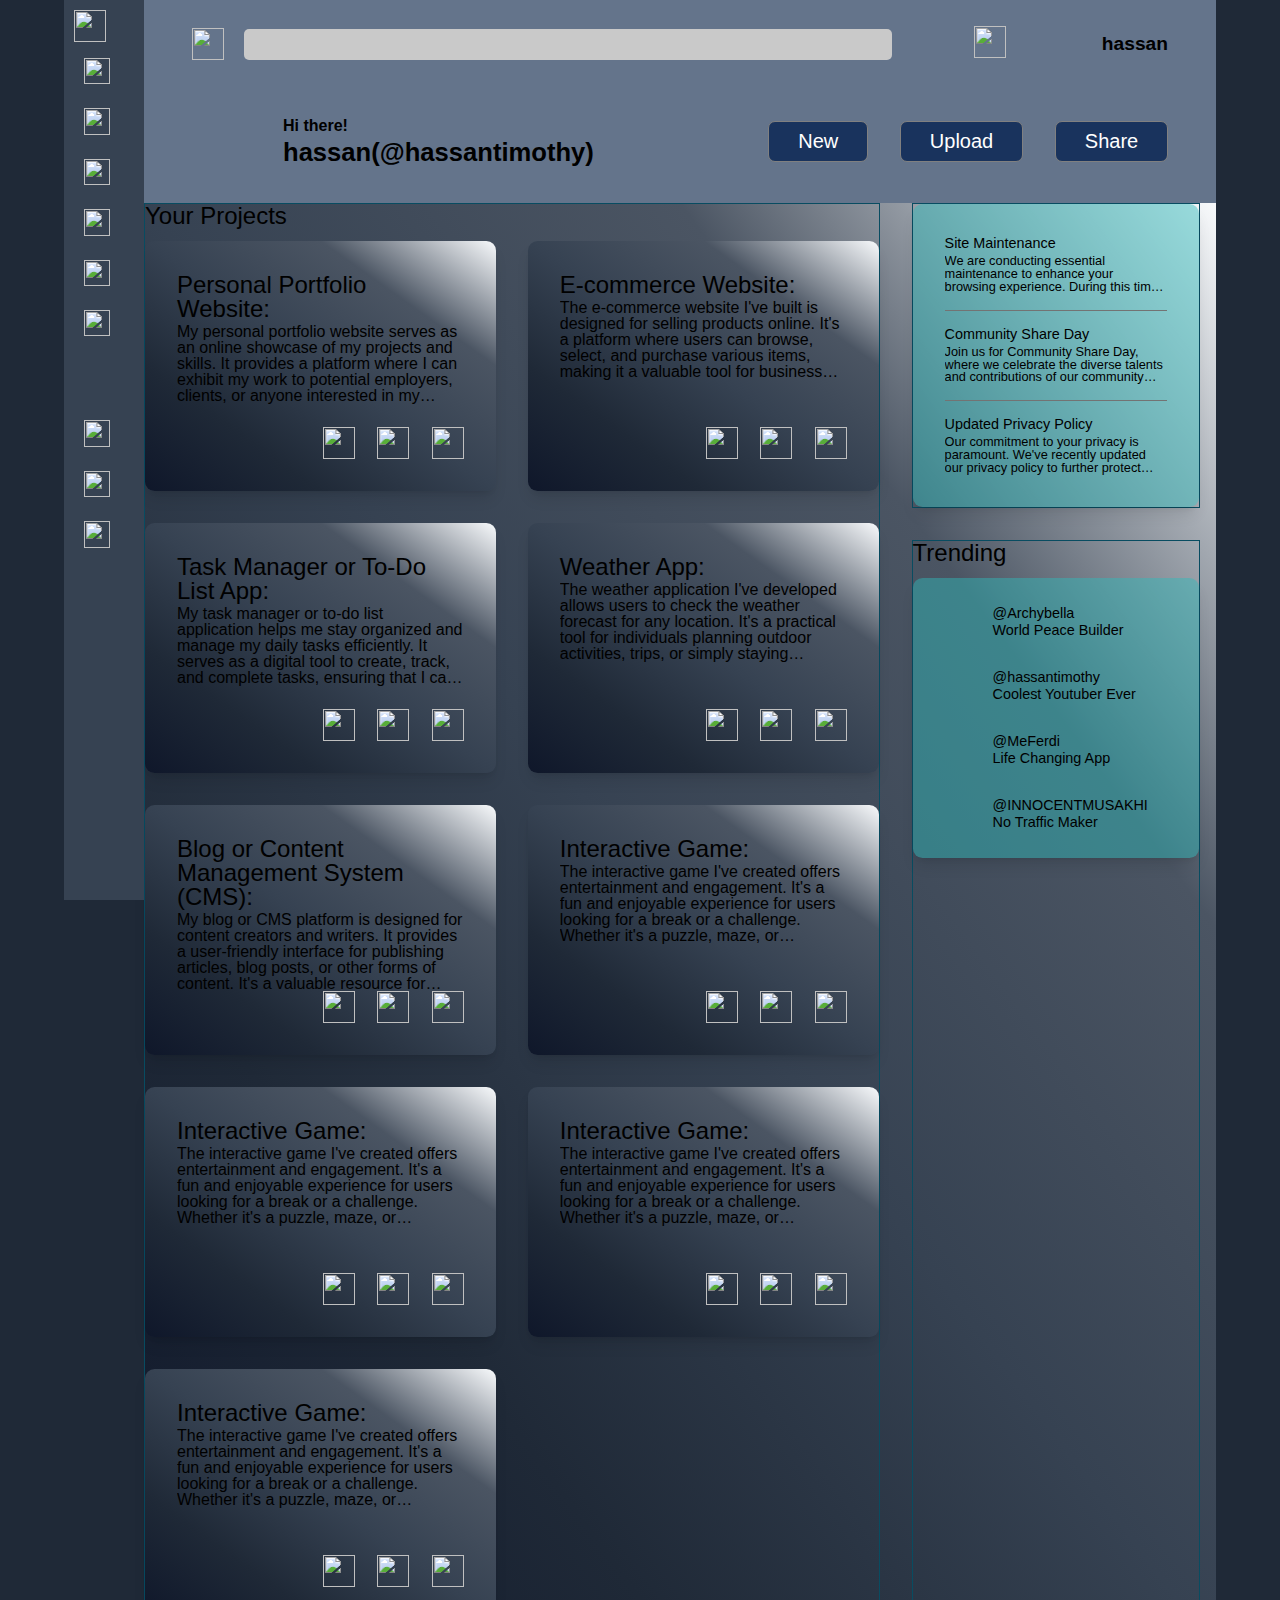
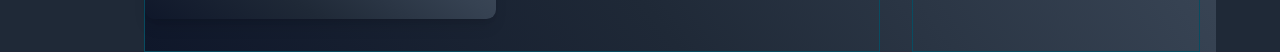
==== commit eca98ddb: "more styles" ====
--- a/index.html
+++ b/index.html
@@ -88,7 +88,7 @@
         <div class="profile">
           <div class="gh-avatar"></div>
           <div class="profile-name">
-            <p class="greeting">Hi there,</p>
+            <p class="greeting">Hi there!</p>
             <p class="name">hassan<span class="username">(@hassantimothy)</span></p>
           </div>
         </div>
@@ -106,83 +106,113 @@
       <div class="projects">
         <h3>Your Projects</h3>
 
-        <!-- Section for all project cards -->
+        <!-- Section for cards -->
+
         <div class="cards">
-          <!-- Each individual card, we need 6 cards -->
-          <div class="card">
-            <h5 class="card-title">Super Cool Project</h5>
-            <p class="card-text">
-              Lorem, ipsum dolor sit amet consectetur adipisicing elit. Fugit ea
-              doloribus debitis reprehenderit? Sapiente, qui quaerat enim non.
-            </p>
-            <div class="icons">
-              <img src="/home/hassan/The_Odin_Project_Admin/icons/star-plus-outline.svg" alt="" />
-              <img src="/home/hassan/The_Odin_Project_Admin/icons/eye-plus-outline.svg" alt="" />
-              <img src="/home/hassan/The_Odin_Project_Admin/icons/source-branch.svg" alt="" />
-            </div>
-          </div>
-          <!-- Each individual card, we need 6 cards -->
-          <div class="card">
-            <h5 class="card-title">Less Cool Project</h5>
-            <p class="card-text">
-              Lorem ipsum dolor, sit amet consectetur adipisicing elit. Velit
-              officia nesciunt harum distinctio quia nisi ipsum reiciendis
-              aspernatur, sunt nam. Doloremque aliquam ut culpa harum non rem
-              in, cumque vitae!
-            </p>
-            <div class="icons">
-              <img src="/home/hassan/The_Odin_Project_Admin/icons/star-plus-outline.svg" alt="" />
-              <img src="/home/hassan/The_Odin_Project_Admin/icons/eye-plus-outline.svg" alt="" />
-              <img src="/home/hassan/The_Odin_Project_Admin/icons/source-branch.svg" alt="" />
-            </div>
-          </div>
-          <!-- Each individual card, we need 6 cards -->
-          <div class="card">
-            <h5 class="card-title">Impossible App</h5>
-            <p class="card-text">
-              Lorem ipsum dolor sit amet consectetur adipisicing elit. Ratione,
-              dicta. Pariatur libero a molestiae quod culpa deserunt quo quam
-              eos necessitatibus aliquid, nam fuga sed itaque magnam delectus ex
-              animi?
-            </p>
-            <div class="icons">
-              <img src="/home/hassan/The_Odin_Project_Admin/icons/star-plus-outline.svg" alt="" />
-              <img src="/home/hassan/The_Odin_Project_Admin/icons/eye-plus-outline.svg" alt="" />
-              <img src="/home/hassan/The_Odin_Project_Admin/icons/source-branch.svg" alt="" />
-            </div>
-          </div>
-          <!-- Each individual card, we need 6 cards -->
-          <div class="card">
-            <h5 class="card-title">Easy Peasy App</h5>
-            <p class="card-text">
-              Lorem, ipsum dolor sit amet consectetur adipisicing elit. Fugit ea
-              doloribus debitis reprehenderit? Sapiente, qui quaerat enim non.
-            </p>
-            <div class="icons">
-              <img src="/home/hassan/The_Odin_Project_Admin/icons/star-plus-outline.svg" alt="" />
-              <img src="/home/hassan/The_Odin_Project_Admin/icons/eye-plus-outline.svg" alt="" />
-              <img src="/home/hassan/The_Odin_Project_Admin/icons/source-branch.svg" alt="" />
-            </div>
-          </div>
-          <!-- Each individual card, we need 6 cards -->
-          <div class="card">
-            <h5 class="card-title">Ad Blocker</h5>
-            <p class="card-text">
-              Lorem, ipsum dolor sit amet consectetur adipisicing elit. Fugit ea
-              doloribus debitis reprehenderit? Sapiente, qui quaerat enim non.
-            </p>
-            <div class="icons">
-              <img src="/home/hassan/The_Odin_Project_Admin/icons/star-plus-outline.svg" alt="" />
-              <img src="/home/hassan/The_Odin_Project_Admin/icons/eye-plus-outline.svg" alt="" />
-              <img src="/home/hassan/The_Odin_Project_Admin/icons/source-branch.svg" alt="" />
-            </div>
-          </div>
-          <!-- Each individual card, we need 6 cards -->
-          <div class="card">
-            <h5 class="card-title">Money Maker</h5>
-            <p class="card-text">
-              Lorem, ipsum dolor sit amet consectetur adipisicing elit. Fugit ea
-              doloribus debitis reprehenderit? Sapiente, qui quaerat enim non.
+
+
+          <!--Individual card -->
+
+          <div class="card">
+            <h5 class="card-title">Personal Portfolio Website:</h5>
+            <p class="card-text">
+                My personal portfolio website serves as an online showcase of my projects and skills. It provides a platform where I can exhibit my work to potential employers, clients, or anyone interested in my abilities.
+            </p>
+            <div class="icons">
+              <img src="/home/hassan/The_Odin_Project_Admin/icons/star-plus-outline.svg" alt="" />
+              <img src="/home/hassan/The_Odin_Project_Admin/icons/eye-plus-outline.svg" alt="" />
+              <img src="/home/hassan/The_Odin_Project_Admin/icons/source-branch.svg" alt="" />
+            </div>
+          </div>
+          <!--Individual card -->
+          <div class="card">
+            <h5 class="card-title">E-commerce Website:
+            </h5>
+            <p class="card-text">
+                The e-commerce website I've built is designed for selling products online. It's a platform where users can browse, select, and purchase various items, making it a valuable tool for businesses looking to expand their reach and increase sales.
+            </p>
+            <div class="icons">
+              <img src="/home/hassan/The_Odin_Project_Admin/icons/star-plus-outline.svg" alt="" />
+              <img src="/home/hassan/The_Odin_Project_Admin/icons/eye-plus-outline.svg" alt="" />
+              <img src="/home/hassan/The_Odin_Project_Admin/icons/source-branch.svg" alt="" />
+            </div>
+          </div>
+          <!--Individual card -->
+          <div class="card">
+            <h5 class="card-title">Task Manager or To-Do List App:</h5>
+            <p class="card-text">
+                My task manager or to-do list application helps me stay organized and manage my daily tasks efficiently. It serves as a digital tool to create, track, and complete tasks, ensuring that I can prioritize and accomplish my goals.
+            </p>
+            <div class="icons">
+              <img src="/home/hassan/The_Odin_Project_Admin/icons/star-plus-outline.svg" alt="" />
+              <img src="/home/hassan/The_Odin_Project_Admin/icons/eye-plus-outline.svg" alt="" />
+              <img src="/home/hassan/The_Odin_Project_Admin/icons/source-branch.svg" alt="" />
+            </div>
+          </div>
+          <!--Individual card -->
+          <div class="card">
+            <h5 class="card-title">Weather App:</h5>
+            <p class="card-text">
+                The weather application I've developed allows users to check the weather forecast for any location. It's a practical tool for individuals planning outdoor activities, trips, or simply staying informed about the weather conditions in their area.
+            </p>
+            <div class="icons">
+              <img src="/home/hassan/The_Odin_Project_Admin/icons/star-plus-outline.svg" alt="" />
+              <img src="/home/hassan/The_Odin_Project_Admin/icons/eye-plus-outline.svg" alt="" />
+              <img src="/home/hassan/The_Odin_Project_Admin/icons/source-branch.svg" alt="" />
+            </div>
+          </div>
+          <!--Individual card -->
+          <div class="card">
+            <h5 class="card-title">Blog or Content Management System (CMS):</h5>
+            <p class="card-text">
+                My blog or CMS platform is designed for content creators and writers. It provides a user-friendly interface for publishing articles, blog posts, or other forms of content. It's a valuable resource for sharing knowledge, insights, and stories with a wider audience.
+            </p>
+            <div class="icons">
+              <img src="/home/hassan/The_Odin_Project_Admin/icons/star-plus-outline.svg" alt="" />
+              <img src="/home/hassan/The_Odin_Project_Admin/icons/eye-plus-outline.svg" alt="" />
+              <img src="/home/hassan/The_Odin_Project_Admin/icons/source-branch.svg" alt="" />
+            </div>
+          </div>
+
+          <!--Individual card -->
+
+          <div class="card">
+            <h5 class="card-title">Interactive Game:</h5>
+            <p class="card-text">
+                The interactive game I've created offers entertainment and engagement. It's a fun and enjoyable experience for users looking for a break or a challenge. Whether it's a puzzle, maze, or platformer, games have the purpose of providing entertainment and enjoyment.
+            </p>
+            <div class="icons">
+              <img src="/home/hassan/The_Odin_Project_Admin/icons/star-plus-outline.svg" alt="" />
+              <img src="/home/hassan/The_Odin_Project_Admin/icons/eye-plus-outline.svg" alt="" />
+              <img src="/home/hassan/The_Odin_Project_Admin/icons/source-branch.svg" alt="" />
+            </div>
+          </div>
+          <div class="card">
+            <h5 class="card-title">Interactive Game:</h5>
+            <p class="card-text">
+                The interactive game I've created offers entertainment and engagement. It's a fun and enjoyable experience for users looking for a break or a challenge. Whether it's a puzzle, maze, or platformer, games have the purpose of providing entertainment and enjoyment.
+            </p>
+            <div class="icons">
+              <img src="/home/hassan/The_Odin_Project_Admin/icons/star-plus-outline.svg" alt="" />
+              <img src="/home/hassan/The_Odin_Project_Admin/icons/eye-plus-outline.svg" alt="" />
+              <img src="/home/hassan/The_Odin_Project_Admin/icons/source-branch.svg" alt="" />
+            </div>
+          </div>
+          <div class="card">
+            <h5 class="card-title">Interactive Game:</h5>
+            <p class="card-text">
+                The interactive game I've created offers entertainment and engagement. It's a fun and enjoyable experience for users looking for a break or a challenge. Whether it's a puzzle, maze, or platformer, games have the purpose of providing entertainment and enjoyment.
+            </p>
+            <div class="icons">
+              <img src="/home/hassan/The_Odin_Project_Admin/icons/star-plus-outline.svg" alt="" />
+              <img src="/home/hassan/The_Odin_Project_Admin/icons/eye-plus-outline.svg" alt="" />
+              <img src="/home/hassan/The_Odin_Project_Admin/icons/source-branch.svg" alt="" />
+            </div>
+          </div>
+          <div class="card">
+            <h5 class="card-title">Interactive Game:</h5>
+            <p class="card-text">
+                The interactive game I've created offers entertainment and engagement. It's a fun and enjoyable experience for users looking for a break or a challenge. Whether it's a puzzle, maze, or platformer, games have the purpose of providing entertainment and enjoyment.
             </p>
             <div class="icons">
               <img src="/home/hassan/The_Odin_Project_Admin/icons/star-plus-outline.svg" alt="" />
@@ -201,28 +231,19 @@
           <li class="announcement">
             <h5 class="card-title">Site Maintenance</h5>
             <p class="card-text">
-              Lorem ipsum dolor sit amet consectetur adipisicing elit. In
-              veritatis commodi, sint dolore ex quidem mollitia dignissimos
-              omnis odio aliquam atque repudiandae quo ducimus rerum accusantium
-              voluptatem ab suscipit quis.
+                We are conducting essential maintenance to enhance your browsing experience. During this time, we'll be optimizing our systems to provide you with a smoother and more secure user experience. We appreciate your patience and understanding.
             </p>
           </li>
           <li class="announcement">
             <h5 class="card-title">Community Share Day</h5>
             <p class="card-text">
-              Lorem ipsum dolor sit amet consectetur adipisicing elit. In
-              veritatis commodi, sint dolore ex quidem mollitia dignissimos
-              omnis odio aliquam atque repudiandae quo ducimus rerum accusantium
-              voluptatem ab suscipit quis.
+                Join us for Community Share Day, where we celebrate the diverse talents and contributions of our community members. It's a day of sharing knowledge, experiences, and creative endeavors. We look forward to coming together as a community to inspire and empower one another.
             </p>
           </li>
           <li class="announcement">
             <h5 class="card-title">Updated Privacy Policy</h5>
             <p class="card-text">
-              Lorem ipsum dolor sit amet consectetur adipisicing elit. In
-              veritatis commodi, sint dolore ex quidem mollitia dignissimos
-              omnis odio aliquam atque repudiandae quo ducimus rerum accusantium
-              voluptatem ab suscipit quis.
+                Our commitment to your privacy is paramount. We've recently updated our privacy policy to further protect your personal information and ensure transparency in how we handle your data. These changes reflect our dedication to safeguarding your privacy rights and maintaining your trust.
             </p>
           </li>
         </ul>
@@ -232,36 +253,36 @@
       <div class="trending">
         <h3>Trending</h3>
         <ul class="card">
-          <!-- List of all trending people -->
-          <li class="trend trend-1">
-            <div class="gh-avatar2"></div>
-            <div class="account">
-              <p class="username">@MeFerdi</p>
-              <p class="name card-text">World Peace Builder</p>
-            </div>
-          </li>
-          <li class="trend trend-2">
-            <div class="gh-avatar4"></div>
-            <div class="account">
-              <p class="username">@Archybella</p>
-              <p class="name card-text">Coolest Youtuber Ever</p>
-            </div>
-          </li>
-          <li class="trend trend-3">
-            <div class="gh-avatar3"></div>
-            <div class="account">
-              <p class="username">@INNOCENTMUSAKHI</p>
-              <p class="name card-text">Life Changing App</p>
-            </div>
-          </li>
-          <li class="trend trend-4">
-            <div class="gh-avatar"></div>
-            <div class="account">
-              <p class="username">Sirtuns</p>
-              <p class="name card-text">No Traffic Maker</p>
-            </div>
-          </li>
-        </ul>
+            <!-- List of all trending people -->
+            <li class="trend trend-1">
+              <div class="gh-avatar2"></div>
+              <div class="account">
+                <p class="username">@Archybella</p>
+                <p class="name card-text">World Peace Builder</p>
+              </div>
+            </li>
+            <li class="trend trend-2">
+              <div class="gh-avatar"></div>
+              <div class="account">
+                <p class="username">@hassantimothy</p>
+                <p class="name card-text">Coolest Youtuber Ever</p>
+              </div>
+            </li>
+            <li class="trend trend-3">
+              <div class="gh-avatar3"></div>
+              <div class="account">
+                <p class="username">@MeFerdi</p>
+                <p class="name card-text">Life Changing App</p>
+              </div>
+            </li>
+            <li class="trend trend-4">
+              <div class="gh-avatar4"></div>
+              <div class="account">
+                <p class="username">@INNOCENTMUSAKHI</p>
+                <p class="name card-text">No Traffic Maker</p>
+              </div>
+            </li>
+          </ul>
       </div>
     </main>
   </body>
--- a/styles.css
+++ b/styles.css
@@ -1,22 +1,22 @@
 :root {
+  
   font-size: 16px;
   font-family: "Ubuntu Condensed", sans-serif;
   --text-primary: black;
   --text-secondary: white;
-  --bg-primary: #23232e;
-  --bg-secondary: #141418;
+  --back-ground-color: linear-gradient(to top right, #0f172a, #1f2937, #364252, #4b5563, #f8fafc);
   --transition-speed: 1s;
-  --drawer-color: #0ea5e9;
   --drawer-width: clamp(210px, 22vw, 325px);
   --nav-bg-1: #f8f8f8;
   --nav-color-1: #c9c9c9;
   --nav-color-2: #62daff6e;
   --blue-1: #084c61;
-  --gh-avatar: url("https://github.com/hassantimothy.png");
-  --gh-avatar2: url("https://github.com/MeFerdi.png");
-  --gh-avatar3: url("https://github.com/INNOCENTMUSAKHI.png");
-  --gh-avatar4: url("https://github.com/Archybella.png");
-  --gh-avatar5: url("https://github.com/Sirtuns.png");
+
+  --gh-avatar:  url("https://github.com/hassantimothy.png");
+  --gh-avatar2: url("https://github.com/Archybella.png");
+  --gh-avatar3: url("https://github.com/MeFerdi.png");
+  --gh-avatar4: url("https://github.com/INNOCENTMUSAKHI.png");
+
   --content-gray: rgb(235, 235, 235);
   --transition-notDrawer: margin-left 0.4s ease-in;
   --transition-drawer: width 0.4s ease-in;
@@ -25,8 +25,10 @@
 
 
 body {
-  width: 100vw;
-  height: 100vh;
+  background:#1f2937;
+  width: 90vw;
+  height: 90vh;
+  margin: 0 auto; /* Center the body horizontally within the viewport */
   display: grid;
   grid-template-areas:
     "drawer nav nav nav"
@@ -35,7 +37,7 @@
   grid-template-columns: 5rem 1fr 1fr 1fr;
 }
 .drawer {
-  background-color: var(--drawer-color);
+  background-color: #364252;
   width: 5rem;
   position: fixed;
   transition: var(--transition-drawer);
@@ -106,11 +108,12 @@
 .navbar {
   grid-area: nav;
   transition: var(--transition-notDrawer);
-  background-color: var(--nav-bg-1);
+  /* background-color: var(--back-ground-color);*/
+  background-color: #64748b;
   padding: 1.5rem 3rem;
-  border-bottom: 2px solid rgb(219, 219, 219);
   position: sticky;
   top: 0;
+ 
 }
 
 .topNav {
@@ -185,6 +188,11 @@
   font-size: 1.6rem;
   font-weight: 800;
 }
+
+
+/* Buttons styling */
+
+
 .buttons {
   display: flex;
   justify-content: flex-end;
@@ -193,9 +201,9 @@
 }
 
 .btn {
-  background-color: var(--drawer-color);
+  background-color: #19335d ;
   color: var(--text-secondary);
-  font-weight: 800;
+  font-weight: 500;
   padding: 0.5rem 1.8rem;
   border-radius: 7px;
   font-size: 20px;
@@ -204,7 +212,7 @@
 }
 
 .btn:hover{
-  background-color: #084c61;
+  background-color: #076885;
   color: #ffffff;
   box-shadow: 0 0 5px rgba(0, 0, 0, 0.2);
   
@@ -215,9 +223,10 @@
 .content {
   grid-area: content;
   transition: var(--transition-notDrawer);
-  background-color: var(--content-gray);
+  background: var(--back-ground-color);
   display: grid;
   /* padding: 1rem; */
+  padding-right: 1rem;
   grid-template-columns: 1fr auto;
   grid-template-rows: min-content 1fr;
   gap: 2rem;
@@ -226,19 +235,31 @@
     "projects trending";
 }
 
+.content > div{
+  border: #084c61 solid 1px;
+}
+
 .content h3 {
-  font-size: 1.3rem;
-  font-weight: 600;
+  font-size: 1.5rem;
+  font-weight: 500;
   margin-bottom: 0.8rem;
-}
+} 
+
+
+/* Card styling */
+
 
 .card {
+  
   background-color: rgba(45, 187, 187, 0.459);
   padding: 2rem;
   border-radius: 0.6rem;
   box-shadow: 0 10px 15px -3px rgb(0 0 0 / 0.1), 0 4px 6px -4px rgb(0 0 0 /0.1);
   max-width: 30vw;
 }
+
+
+
 
 .projects {
   grid-area: projects;
@@ -253,7 +274,8 @@
 }
 
 .projects .card {
-  background-color: var(--nav-color-2);
+  background: linear-gradient(to top right, #0f172a, #1f2937, #364252, #4b5563, #f8fafc);
+  /* background-color: var(--nav-color-2); */
   display: flex;
   flex-direction: column;
 }
@@ -279,6 +301,9 @@
   padding-bottom: 0px;
   padding-right: 0px;
 }
+
+
+/* Announcement styling */
 
 .announcements {
   grid-area: announcements;
@@ -314,6 +339,9 @@
   border-top: rgb(115, 115, 115) 1px solid;
 }
 
+
+/* Trending styling */
+
 .trending {
   grid-area: trending;
 }
@@ -371,10 +399,10 @@
 
 
 img[src$=".svg"] {
-  /* Your CSS styles here */
-  width: 2em; /* Example: Set a width */
-  height: 2em; /* Example: Set a height */
-  fill: red; /* Example: Change the fill color for SVGs */
+ 
+  width: 2rem; 
+  height: 2rem;
+  
 }
 
 img[src$=".svg"]:hover{
@@ -382,4 +410,5 @@
   transform: scale(1.1);
 
 
+
 }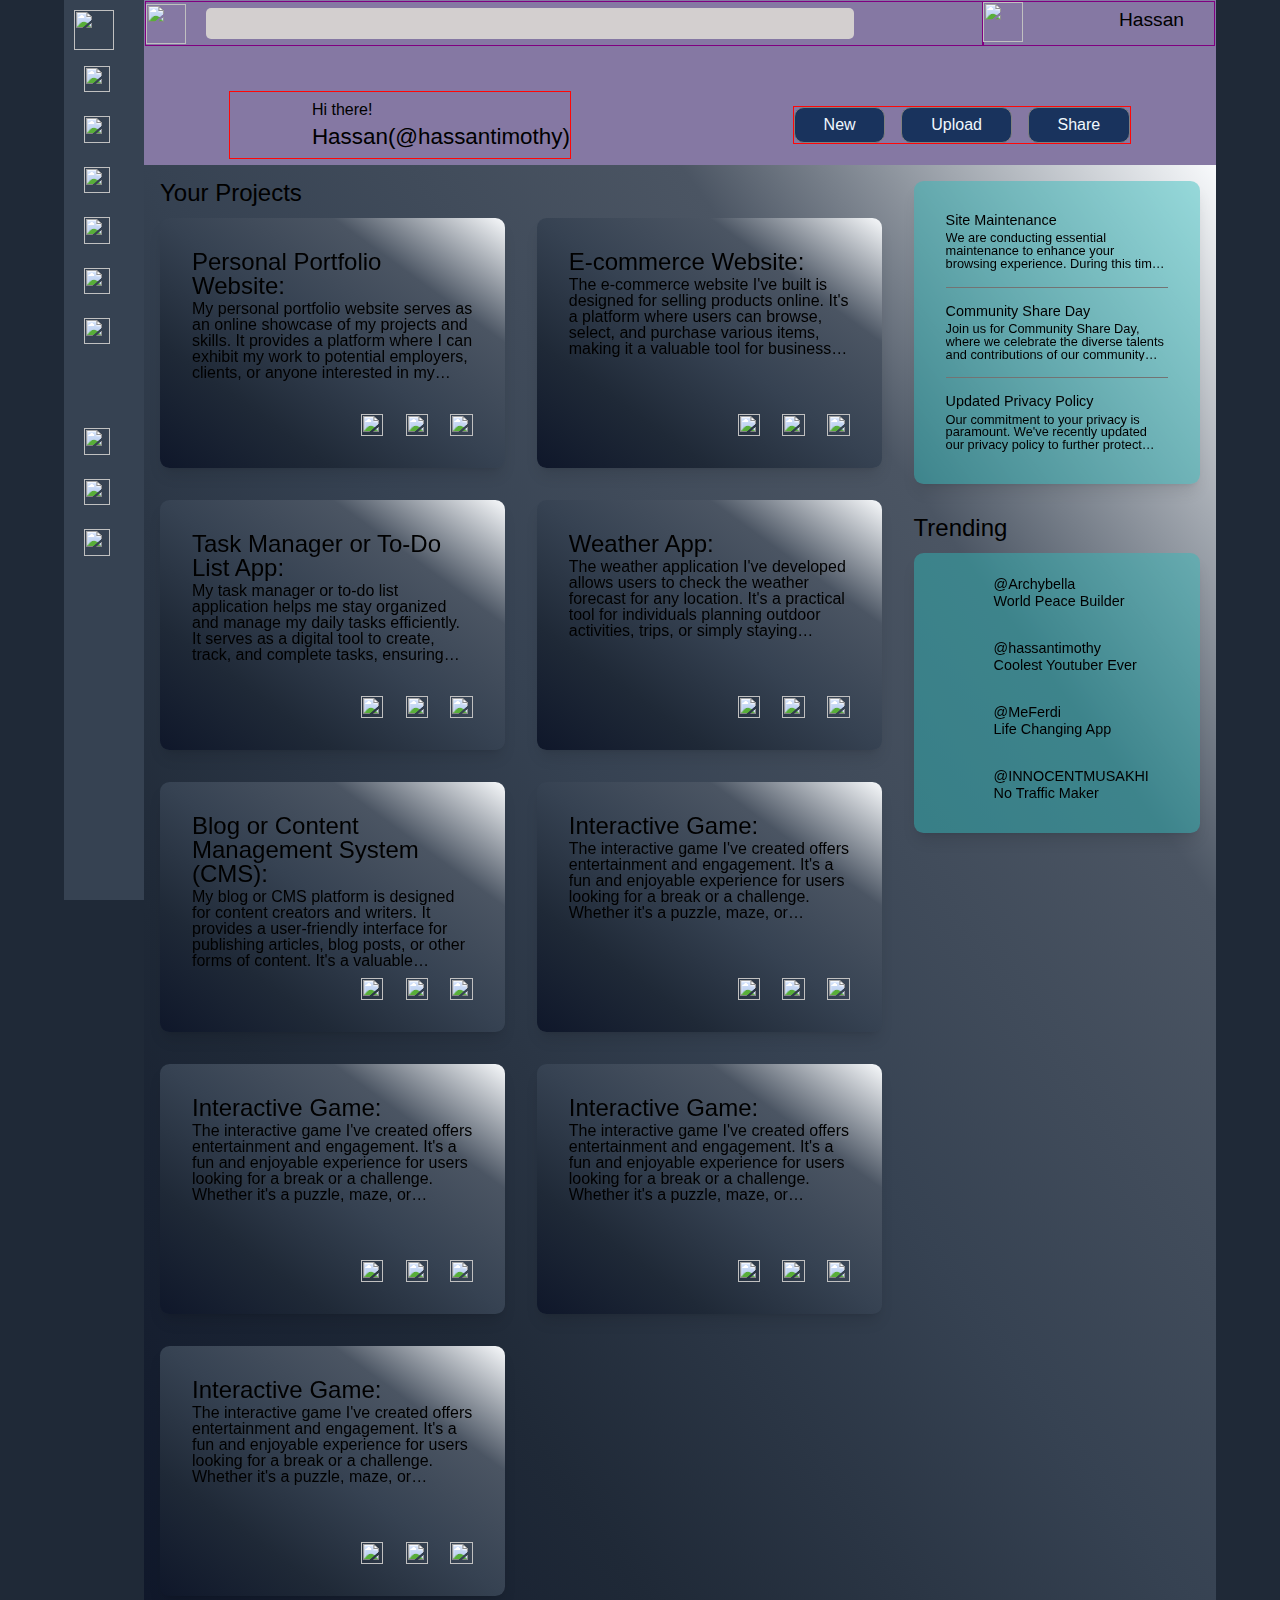
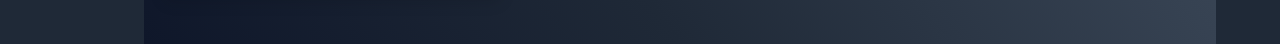
==== commit b2ecdf76: "more styling" ====
--- a/index.html
+++ b/index.html
@@ -78,7 +78,7 @@
           <!-- Avatar from Github -->
           <div class="gh-avatar"></div>
           <!-- Our username -->
-          <p class="name">hassan</p>
+          <p class="name">Hassan</p>
         </div>
       </div>
 
@@ -89,7 +89,7 @@
           <div class="gh-avatar"></div>
           <div class="profile-name">
             <p class="greeting">Hi there!</p>
-            <p class="name">hassan<span class="username">(@hassantimothy)</span></p>
+            <p class="name">Hassan<span class="username">(@hassantimothy)</span></p>
           </div>
         </div>
         <!-- Button section -->
--- a/styles.css
+++ b/styles.css
@@ -7,10 +7,6 @@
   --back-ground-color: linear-gradient(to top right, #0f172a, #1f2937, #364252, #4b5563, #f8fafc);
   --transition-speed: 1s;
   --drawer-width: clamp(210px, 22vw, 325px);
-  --nav-bg-1: #f8f8f8;
-  --nav-color-1: #c9c9c9;
-  --nav-color-2: #62daff6e;
-  --blue-1: #084c61;
 
   --gh-avatar:  url("https://github.com/hassantimothy.png");
   --gh-avatar2: url("https://github.com/Archybella.png");
@@ -27,6 +23,7 @@
 body {
   background:#1f2937;
   width: 90vw;
+  min-width: 700px;
   height: 90vh;
   margin: 0 auto; /* Center the body horizontally within the viewport */
   display: grid;
@@ -104,119 +101,6 @@
   padding-left: 10px;
   padding-top: 10px;
 }
-/* Navbar Styling */
-.navbar {
-  grid-area: nav;
-  transition: var(--transition-notDrawer);
-  /* background-color: var(--back-ground-color);*/
-  background-color: #64748b;
-  padding: 1.5rem 3rem;
-  position: sticky;
-  top: 0;
- 
-}
-
-.topNav {
-  display: grid;
-  grid-template-columns: 1fr max-content;
-  margin-bottom: 2.5rem;
-}
-
-.search {
-  display: flex;
-  align-items: center;
-  margin-right: auto;
-  width: 100%;
-}
-
-.search > input {
-  display: inline-block;
-  border: 0;
-  background-color: var(--nav-color-1);
-  padding: 0.5rem 1.5rem;
-  outline-color: var(--blue-1);
-  margin-left: 1.25rem;
-  border-radius: 5px;
-  width: min(80%, 600px);
-  margin-right: 20px;
-}
-
-.navbar .account {
-  display: flex;
-  justify-content: flex-end;
-  align-items: center;
-  font-size: 1.2rem;
-  font-weight: 800;
-}
-
-.gh-avatar {
-  background: var(--gh-avatar) center center / cover no-repeat;
-  border-radius: 50%;
-}
-
-.account .gh-avatar {
-  margin: 0 1rem 0 2.5rem;
-  height: 40px;
-  width: 40px;
-}
-
-img {
-  cursor: pointer;
-}
-
-.bottom {
-  display: flex;
-  justify-content: space-between;
-  align-items: center;
-}
-
-.profile {
-  display: flex;
-  align-items: center;
-  gap: 1rem;
-}
-.profile .gh-avatar {
-  width: 75px;
-  height: 75px;
-}
-
-.greeting {
-  font-weight: 800;
-  margin-bottom: 0.4rem;
-}
-.profile .name {
-  font-size: 1.6rem;
-  font-weight: 800;
-}
-
-
-/* Buttons styling */
-
-
-.buttons {
-  display: flex;
-  justify-content: flex-end;
-  align-items: center;
-  gap: 2rem;
-}
-
-.btn {
-  background-color: #19335d ;
-  color: var(--text-secondary);
-  font-weight: 500;
-  padding: 0.5rem 1.8rem;
-  border-radius: 7px;
-  font-size: 20px;
-  border: 1px solid gray;
-  cursor: pointer;
-}
-
-.btn:hover{
-  background-color: #076885;
-  color: #ffffff;
-  box-shadow: 0 0 5px rgba(0, 0, 0, 0.2);
-  
-}
 
 /* Main Content */
 
@@ -225,19 +109,18 @@
   transition: var(--transition-notDrawer);
   background: var(--back-ground-color);
   display: grid;
-  /* padding: 1rem; */
+  padding-top: 72px;
+  padding: 1rem;
   padding-right: 1rem;
   grid-template-columns: 1fr auto;
   grid-template-rows: min-content 1fr;
   gap: 2rem;
+  z-index: 1;
   grid-template-areas:
     "projects announcements"
     "projects trending";
 }
 
-.content > div{
-  border: #084c61 solid 1px;
-}
 
 .content h3 {
   font-size: 1.5rem;
@@ -246,11 +129,169 @@
 } 
 
 
+/* Navbar Styling */
+.navbar {
+
+  grid-area: nav;
+  transition: var(--transition-notDrawer);
+  /* background-color: var(--back-ground-color); */
+  background-color: #8578a3;
+  padding: 1.5rem 3rem;
+  padding: 1px;
+  position: sticky;
+  top: 0px;
+ 
+}
+
+.topNav {
+  display: grid;
+  grid-template-columns: 1fr max-content;
+  margin-bottom: 2.5rem;
+}
+
+.topNav > div{
+  border: solid 1px purple;
+}
+
+
+
+.search {
+  display: flex;
+  align-items: center;
+  margin-right: auto;
+  width: 100%;
+  
+}
+
+.search > input {
+  display: inline-block;
+  border: 0px;
+  background-color: rgb(211, 207, 207);
+  padding: 0.5rem 1.5rem;
+  outline-color: rgb(15, 27, 15);
+  margin-left: 1.25rem;
+  border-radius: 5px;
+  width: min(80%, 600px);
+  margin-right: 20px;
+}
+
+.search > input:hover {
+  opacity: 0.7;
+  transform: scale(1);
+}
+
+
+
+.navbar .account {
+  display: flex;
+  justify-content: flex-end;
+  align-items: center;
+  font-size: 1.2rem;
+  font-weight: 800;
+}
+
+.gh-avatar {
+  background: var(--gh-avatar) center center / cover no-repeat;
+  border-radius: 50%;
+}
+
+.account .gh-avatar {
+  margin: 0 1rem 0 2.5rem;
+  height: 40px;
+  width: 40px;
+}
+
+img {
+  cursor: pointer;
+}
+
+.bottom {
+  display: flex;
+  flex-wrap: wrap;
+  justify-content: space-around ;
+  align-items: center;
+  padding: 5px;
+  gap: 4rem;
+
+}
+
+
+.bottom > div{
+  border: solid 1px rgb(255, 7, 7);
+}
+
+.profile {
+
+  display: flex;
+  align-items: center;
+  flex-shrink: 1;
+  gap: 1rem;
+  flex-flow: 1;
+
+
+
+}
+.profile .gh-avatar {
+  padding-bottom: 2px;
+  padding-left: 2px;
+  width: 4rem;
+  height: 4rem;
+}
+
+.greeting {
+  font-weight: 500;
+  margin-bottom: 0.5rem;
+}
+.profile .name {
+  font-size: 1.4rem;
+  font-weight: 500;
+}
+
+.profile-name > .name{
+  font-size: 1.4rem;
+  font-weight: 500;
+
+}
+.account > .name {
+  font-weight: 500;
+  margin-bottom: 0.5rem;
+  padding-right: 30px;
+}
+
+/* Buttons styling */
+
+
+.buttons {
+  display: flex;
+  justify-content: flex-end;
+  flex-wrap: wrap;
+  align-items: center;
+  gap: 1rem;
+}
+
+.btn {
+  color: aliceblue;
+  background-color: #19335d ;
+  font-weight: 300;
+  padding: 0.5rem 1.8rem;
+  border-radius: 10px;
+  font-size: 1rem;
+  border: 1px solid gray;
+  cursor: pointer;
+}
+
+.btn:hover{
+  background-color: #076885;
+  color: #ffffff;
+  box-shadow: 0 0 5px rgba(0, 0, 0, 0.2);
+  
+}
+
 /* Card styling */
 
 
 .card {
-  
+  position: relative;
   background-color: rgba(45, 187, 187, 0.459);
   padding: 2rem;
   border-radius: 0.6rem;
@@ -266,6 +307,7 @@
 }
 
 .projects .cards {
+  position: relative;
   display: grid;
   grid-template-columns: repeat(auto-fit, minmax(300px, 1fr));
   grid-auto-rows: 250px;
@@ -275,7 +317,6 @@
 
 .projects .card {
   background: linear-gradient(to top right, #0f172a, #1f2937, #364252, #4b5563, #f8fafc);
-  /* background-color: var(--nav-color-2); */
   display: flex;
   flex-direction: column;
 }
@@ -292,6 +333,7 @@
 }
 
 .projects .icons {
+  position: relative;
   margin-top: auto;
   align-self: flex-end;
   display: flex;
@@ -300,6 +342,22 @@
   align-items: center;
   padding-bottom: 0px;
   padding-right: 0px;
+}
+.card .icons img {
+  
+  display: flex;
+  justify-content: space-between;
+  align-items: center;
+  flex-wrap: nowrap;
+  width: 1.4rem;
+  height: 1.4rem;
+  
+}
+
+.card .icons img:hover{
+  opacity: 0.7;
+  transform: scale(.9);
+
 }
 
 
@@ -400,8 +458,8 @@
 
 img[src$=".svg"] {
  
-  width: 2rem; 
-  height: 2rem;
+  width: 2.5rem; 
+  height: 2.5rem;
   
 }
 
@@ -411,4 +469,5 @@
 
 
 
-}+}
+
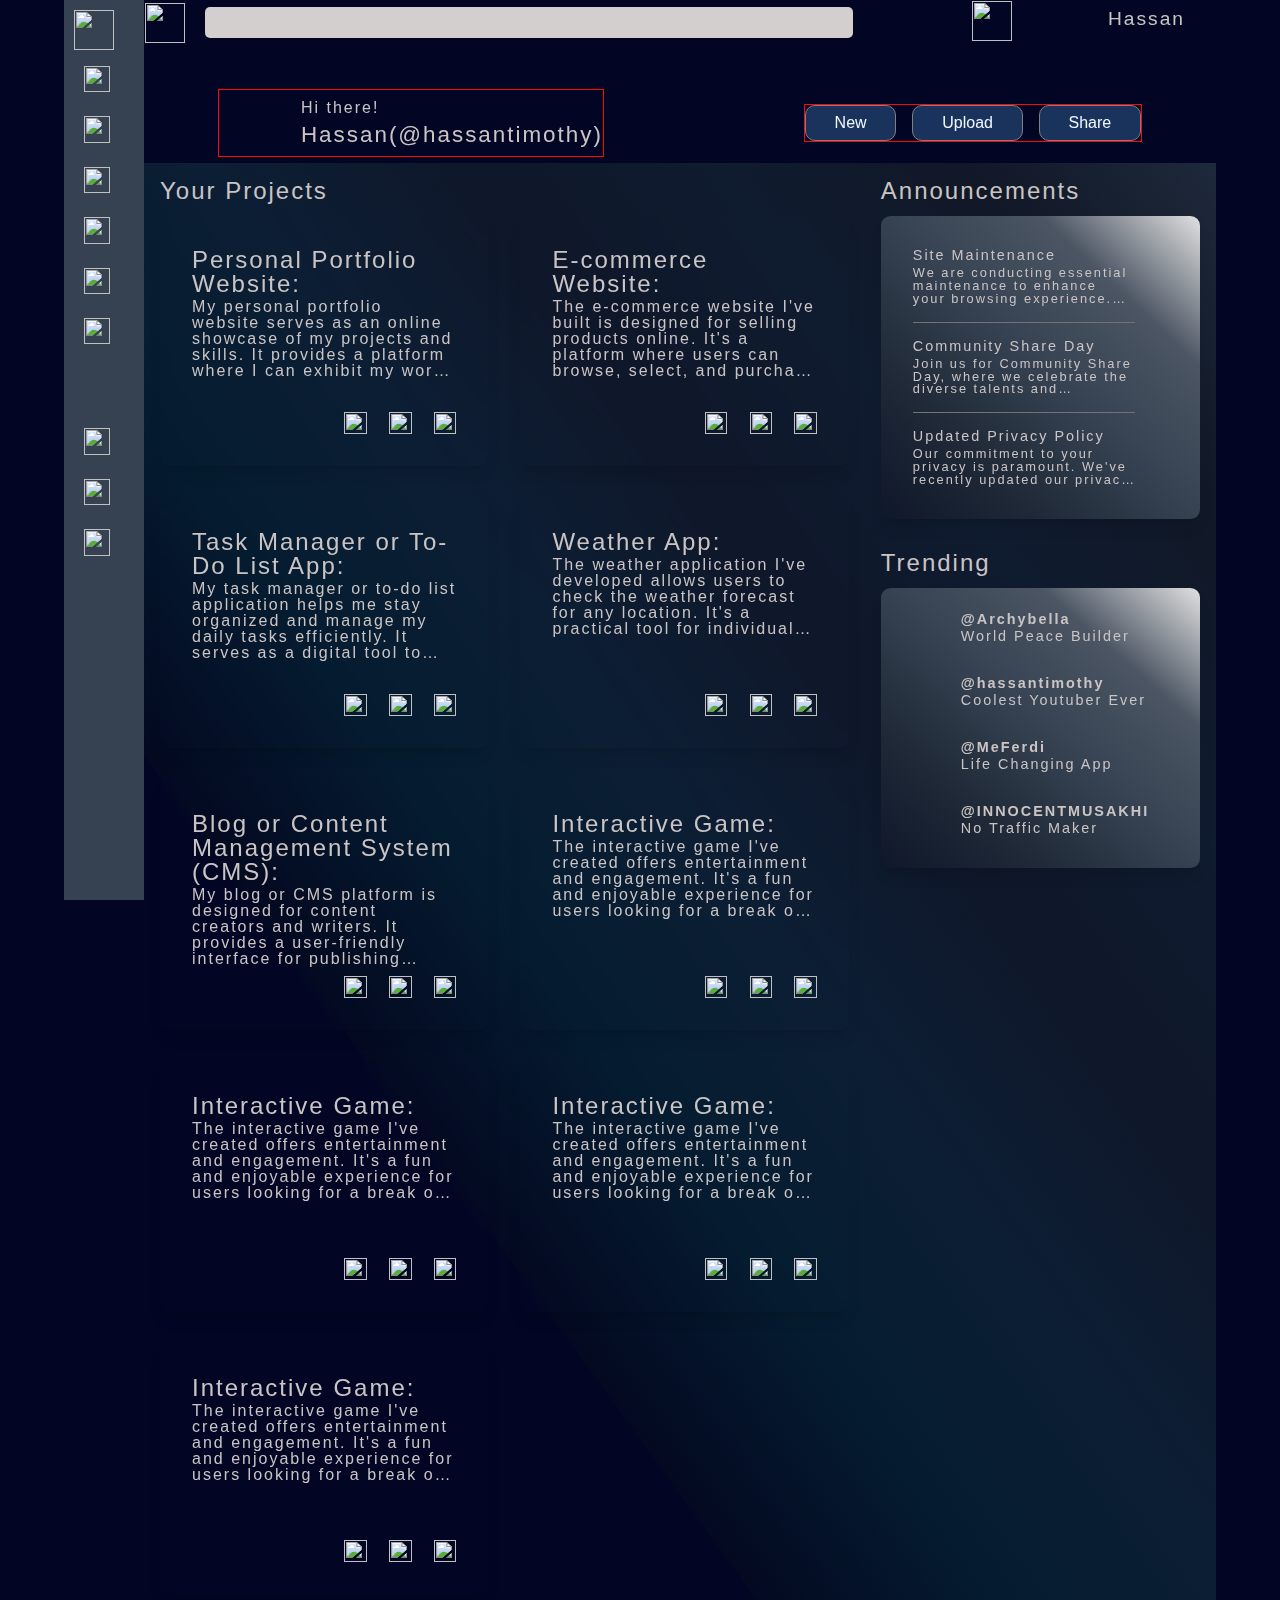
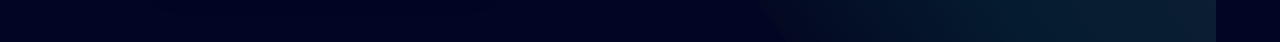
==== commit e79da65b: "more styles" ====
--- a/index.html
+++ b/index.html
@@ -7,10 +7,10 @@
     <title>Admin Page</title>
     <link rel="preconnect" href="https://fonts.googleapis.com" />
     <link rel="preconnect" href="https://fonts.gstatic.com" crossorigin />
-    <link
+    <!-- <link
       href="https://fonts.googleapis.com/css2?family=Ubuntu+Condensed&display=swap"
       rel="stylesheet"
-    />
+    /> -->
     <link rel="stylesheet" href="reset.css" />
     <link rel="stylesheet" href="styles.css" />
   </head>
@@ -209,6 +209,7 @@
               <img src="/home/hassan/The_Odin_Project_Admin/icons/source-branch.svg" alt="" />
             </div>
           </div>
+          
           <div class="card">
             <h5 class="card-title">Interactive Game:</h5>
             <p class="card-text">
@@ -226,7 +227,8 @@
 
       <!-- Announcements -->
       <div class="announcements">
-        <ul class="card">
+        <h3>Announcements</h3>
+        <ul class="announcements-card">
           <!-- List of individual announcements -->
           <li class="announcement">
             <h5 class="card-title">Site Maintenance</h5>
--- a/styles.css
+++ b/styles.css
@@ -2,29 +2,35 @@
   
   font-size: 16px;
   font-family: "Ubuntu Condensed", sans-serif;
-  --text-primary: black;
+  --text-primary: rgb(202, 196, 196);
   --text-secondary: white;
-  --back-ground-color: linear-gradient(to top right, #0f172a, #1f2937, #364252, #4b5563, #f8fafc);
-  --transition-speed: 1s;
-  --drawer-width: clamp(210px, 22vw, 325px);
-
+  --back-ground-color: linear-gradient(to top right, #020624 30%, #030921 1%, #051c30, #0c1e34, #0f172a, #0f1b2f, #111827, #1e293b);
+  --transition-speed: 0.1s;
+  --drawer-width: clamp(200px, 20vw, 300px);
   --gh-avatar:  url("https://github.com/hassantimothy.png");
   --gh-avatar2: url("https://github.com/Archybella.png");
   --gh-avatar3: url("https://github.com/MeFerdi.png");
   --gh-avatar4: url("https://github.com/INNOCENTMUSAKHI.png");
 
+  --card-background: linear-gradient(to top right, #0f172a, #1f2937, #364252, #4b5563, #e0e0e0);;
+
   --content-gray: rgb(235, 235, 235);
-  --transition-notDrawer: margin-left 0.4s ease-in;
-  --transition-drawer: width 0.4s ease-in;
+  --transition-notDrawer: margin-left 0.1s ease-in;
+  --transition-drawer: width 0.1s ease-in;
+
+  --border-outline-color: #364252:
 }
 
 
 
 body {
-  background:#1f2937;
+  font-family: Arial, Helvetica, sans-serif;
+  letter-spacing: 2px;
+  color: var(--text-primary);
+  background:#020624;
   width: 90vw;
   min-width: 700px;
-  height: 90vh;
+  height: 100vh;
   margin: 0 auto; /* Center the body horizontally within the viewport */
   display: grid;
   grid-template-areas:
@@ -48,7 +54,7 @@
 
 .menuItem > h1 {
   display: none;
-  margin-left: 2rem;
+  margin-left: 1.5rem;
 }
 
 .drawer:hover > .menuItem > h1 {
@@ -115,7 +121,7 @@
   grid-template-columns: 1fr auto;
   grid-template-rows: min-content 1fr;
   gap: 2rem;
-  z-index: 1;
+  z-index: 0;
   grid-template-areas:
     "projects announcements"
     "projects trending";
@@ -134,12 +140,14 @@
 
   grid-area: nav;
   transition: var(--transition-notDrawer);
-  /* background-color: var(--back-ground-color); */
-  background-color: #8578a3;
+  background-color: var(--back-ground-color);
+  /* background-color: #79787850; */
   padding: 1.5rem 3rem;
   padding: 1px;
   position: sticky;
   top: 0px;
+  z-index: 1;
+  backdrop-filter: blur(5px);
  
 }
 
@@ -148,11 +156,6 @@
   grid-template-columns: 1fr max-content;
   margin-bottom: 2.5rem;
 }
-
-.topNav > div{
-  border: solid 1px purple;
-}
-
 
 
 .search {
@@ -292,12 +295,25 @@
 
 .card {
   position: relative;
-  background-color: rgba(45, 187, 187, 0.459);
+  /* background-image: linear-gradient(to top right, #020624, #0f172a); */
+  background-color: var( --back-ground-color);
   padding: 2rem;
   border-radius: 0.6rem;
   box-shadow: 0 10px 15px -3px rgb(0 0 0 / 0.1), 0 4px 6px -4px rgb(0 0 0 /0.1);
   max-width: 30vw;
-}
+  backdrop-filter: blur(px);
+}
+
+div.announcements ul.announcements-card {
+  position: relative;
+  background-image: var(--card-background);
+  padding: 2rem;
+  border-radius: 0.6rem;
+  box-shadow: 0 10px 15px -3px rgb(0 0 0 / 0.1), 0 4px 6px -4px rgb(0 0 0 /0.1);
+  max-width: 30vw;
+  backdrop-filter: blur(5px);
+}
+
 
 
 
@@ -315,10 +331,12 @@
   padding-bottom: 2rem;
 }
 
-.projects .card {
-  background: linear-gradient(to top right, #0f172a, #1f2937, #364252, #4b5563, #f8fafc);
+ .projects .card {
+  background-color: var(--card-background);
   display: flex;
   flex-direction: column;
+  backdrop-filter: blur(5px);
+
 }
 .projects .card-title {
   font-size: 1.5rem;
@@ -371,6 +389,7 @@
   width: 25ch;
   padding: 1rem 0;
 }
+
 
 .announcement:first-child {
   padding-top: 0;
@@ -406,6 +425,9 @@
 
 .trending .card {
   padding: 1.5rem;
+  background: var(--card-background);
+  font-size: 4rem;
+
 }
 
 .trend {
@@ -426,7 +448,7 @@
 }
 
 .trend .username {
-  font-weight: 500;
+  font-weight: 600;
   margin-bottom: 0.15rem;
 }
 
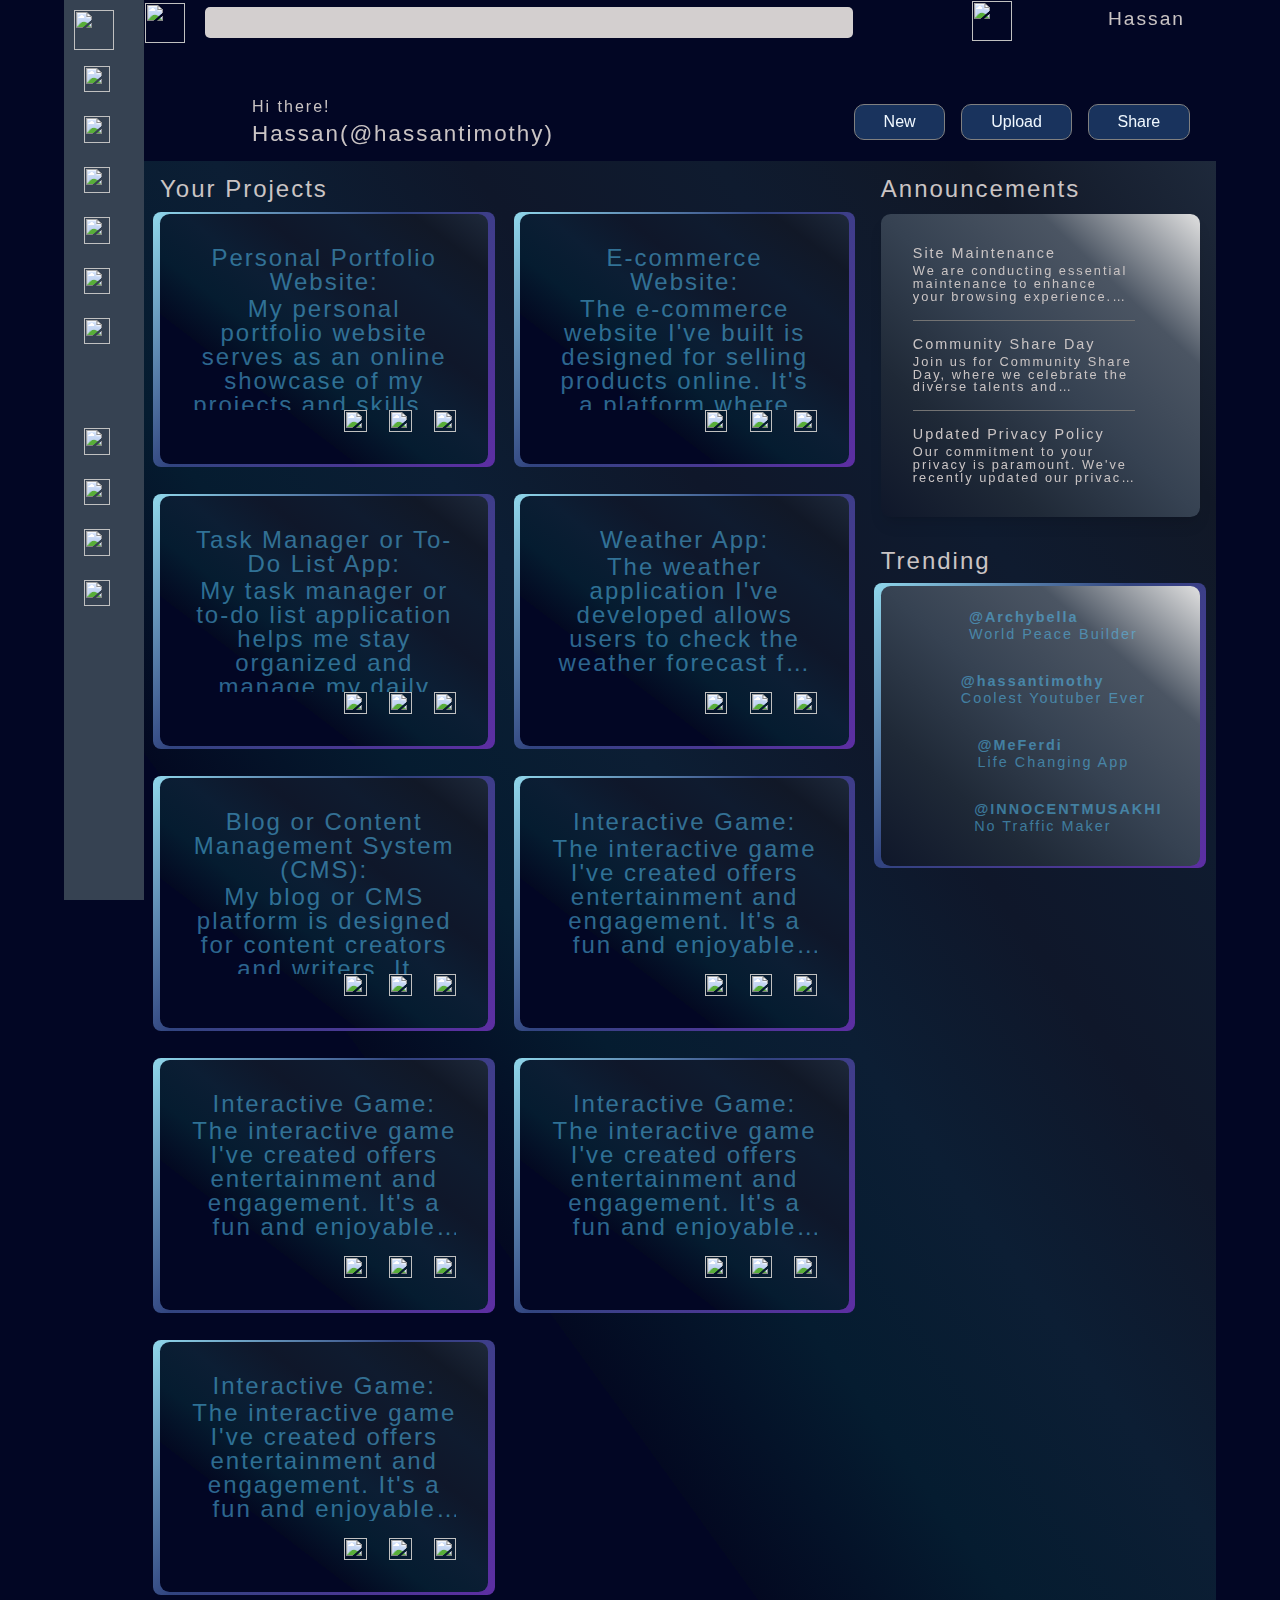
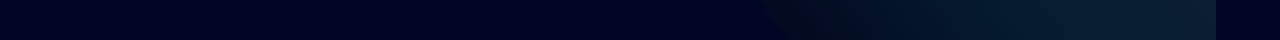
==== commit 4159eac1: "starting the library project" ====
--- a/index.html
+++ b/index.html
@@ -26,6 +26,10 @@
         <h1>Home</h1>
       </div>
       <div class="menuItem">
+        <img src="/home/hassan/The_Odin_Project_Admin/icons/library-outline.svg" alt="" />
+        <h1>Library</h1>
+      </div>
+      <div class="menuItem">
         <img src="/home/hassan/The_Odin_Project_Admin/icons/card-account-details-outline.svg" alt="" />
         <h1>Profile</h1>
       </div>
--- a/styles.css
+++ b/styles.css
@@ -1,3 +1,10 @@
+
+@property --rotate {
+  syntax: "<angle>";
+  initial-value: 132deg;
+  inherits: false;
+}
+
 :root {
   
   font-size: 16px;
@@ -11,17 +18,16 @@
   --gh-avatar2: url("https://github.com/Archybella.png");
   --gh-avatar3: url("https://github.com/MeFerdi.png");
   --gh-avatar4: url("https://github.com/INNOCENTMUSAKHI.png");
-
   --card-background: linear-gradient(to top right, #0f172a, #1f2937, #364252, #4b5563, #e0e0e0);;
-
   --content-gray: rgb(235, 235, 235);
   --transition-notDrawer: margin-left 0.1s ease-in;
   --transition-drawer: width 0.1s ease-in;
-
   --border-outline-color: #364252:
-}
-
-
+
+/* trial */
+  --card-height: 65vh;
+  --card-width: calc(var(--card-height) / 1.5);
+}
 
 body {
   font-family: Arial, Helvetica, sans-serif;
@@ -31,7 +37,7 @@
   width: 90vw;
   min-width: 700px;
   height: 100vh;
-  margin: 0 auto; /* Center the body horizontally within the viewport */
+  margin: 0 auto; /* to center the body horizontally within the viewport */
   display: grid;
   grid-template-areas:
     "drawer nav nav nav"
@@ -211,16 +217,12 @@
 .bottom {
   display: flex;
   flex-wrap: wrap;
-  justify-content: space-around ;
+  justify-content: space-between;
   align-items: center;
   padding: 5px;
   gap: 4rem;
-
-}
-
-
-.bottom > div{
-  border: solid 1px rgb(255, 7, 7);
+  margin: 0 20px;
+
 }
 
 .profile {
@@ -290,19 +292,166 @@
   
 }
 
-/* Card styling */
+
+
+
+
+/* CARD, CARDS IN PROJECT-CLASS STYLING  */
+
+.projects {
+  grid-area: projects;
+}
+
+.projects .cards {
+  position: relative;
+  display: grid;
+  grid-template-columns: repeat(auto-fit, minmax(300px, 1fr));
+  grid-auto-rows: 250px;
+  gap: 2rem;
+  padding-bottom: 2rem;
+}
+
+.projects .card-title {
+  font-size: 1.5rem;
+  font-weight: 500;
+  margin-bottom: 0.2rem;
+}
+.projects .card-text {
+  display: -webkit-box;
+  -webkit-line-clamp: 5;
+  -webkit-box-orient: vertical;
+  overflow: hidden;
+}
+
+.projects .icons {
+  position: relative;
+  margin-top: auto;
+  align-self: flex-end;
+  display: flex;
+  justify-content: flex-end;
+  gap: 1.4rem;
+  align-items: center;
+  padding-bottom: 0px;
+  padding-right: 0px;
+}
+.card .icons img {
+  
+  display: flex;
+  justify-content: space-between;
+  align-items: center;
+  flex-wrap: nowrap;
+  width: 1.4rem;
+  height: 1.4rem;
+  
+}
+
+.card .icons img:hover{
+  opacity: 0.7;
+  transform: scale(.9);
+
+}
+
+/* CARDS ANIMATION STYLING */
+
+
 
 
 .card {
+  background: var(--back-ground-color);
+  width: var(--card-width);
+  height: var(--card-height);
+
+  /* padding: 3px; */
+
+
+  padding: 2rem;
   position: relative;
-  /* background-image: linear-gradient(to top right, #020624, #0f172a); */
-  background-color: var( --back-ground-color);
-  padding: 2rem;
+  justify-content: center;
+  align-items: center;
+  text-align: center;
+  display: flex;
+  font-size: 1.5rem;
+  color: rgb(88 199 250 / 50%);
+  cursor: pointer;
+  flex-direction: column;
   border-radius: 0.6rem;
-  box-shadow: 0 10px 15px -3px rgb(0 0 0 / 0.1), 0 4px 6px -4px rgb(0 0 0 /0.1);
-  max-width: 30vw;
-  backdrop-filter: blur(px);
-}
+}
+
+
+.card:hover {
+  color: rgb(88 199 250 / 100%);
+  transition: color 1s;
+}
+.card:hover:before, .card:hover:after {
+  animation: none;
+  opacity: 100;
+}
+
+
+.card::before {
+  content: "";
+  width: 104%;
+  height: 102%;
+  border-radius: 8px;
+  background-image: linear-gradient(
+    var(--rotate)
+    , #90d7eb, #31447f 43%, #5d2ea3);
+    position: absolute;
+    z-index: -1;
+    top: -1%;
+    left: -2%;
+    animation: spin 20.5s linear infinite;
+}
+
+.card::after {
+  position: absolute;
+  content: "";
+  top: calc(var(--card-height) / 6);
+  left: 0;
+  right: 0;
+  z-index: -1;
+  height: 100%;
+  width: 100%;
+  margin: 0 auto;
+  transform: scale(0.8);
+  filter: blur(calc(var(--card-height) / 6));
+  background-image: linear-gradient(
+    var(--rotate)
+    , #78cee6, #7591e6 43%, #ae80f4);
+    opacity: 1;
+  transition: opacity .5s;
+  animation: spin 2.5s linear infinite;
+}
+
+@keyframes spin {
+  0% {
+    --rotate: 0deg;
+  }
+  100% {
+    --rotate: 360deg;
+  }
+}
+
+
+
+
+
+
+
+
+
+
+
+
+
+
+
+
+
+
+
+
+/* Announcement styling */
 
 div.announcements ul.announcements-card {
   position: relative;
@@ -314,73 +463,6 @@
   backdrop-filter: blur(5px);
 }
 
-
-
-
-
-.projects {
-  grid-area: projects;
-}
-
-.projects .cards {
-  position: relative;
-  display: grid;
-  grid-template-columns: repeat(auto-fit, minmax(300px, 1fr));
-  grid-auto-rows: 250px;
-  gap: 2rem;
-  padding-bottom: 2rem;
-}
-
- .projects .card {
-  background-color: var(--card-background);
-  display: flex;
-  flex-direction: column;
-  backdrop-filter: blur(5px);
-
-}
-.projects .card-title {
-  font-size: 1.5rem;
-  font-weight: 500;
-  margin-bottom: 0.2rem;
-}
-.projects .card-text {
-  display: -webkit-box;
-  -webkit-line-clamp: 5;
-  -webkit-box-orient: vertical;
-  overflow: hidden;
-}
-
-.projects .icons {
-  position: relative;
-  margin-top: auto;
-  align-self: flex-end;
-  display: flex;
-  justify-content: flex-end;
-  gap: 1.4rem;
-  align-items: center;
-  padding-bottom: 0px;
-  padding-right: 0px;
-}
-.card .icons img {
-  
-  display: flex;
-  justify-content: space-between;
-  align-items: center;
-  flex-wrap: nowrap;
-  width: 1.4rem;
-  height: 1.4rem;
-  
-}
-
-.card .icons img:hover{
-  opacity: 0.7;
-  transform: scale(.9);
-
-}
-
-
-/* Announcement styling */
-
 .announcements {
   grid-area: announcements;
 }
@@ -477,19 +559,13 @@
   height: 40px;
 }
 
-
 img[src$=".svg"] {
  
   width: 2.5rem; 
   height: 2.5rem;
-  
 }
 
 img[src$=".svg"]:hover{
   opacity: 0.7;
   transform: scale(1.1);
-
-
-
-}
-
+}